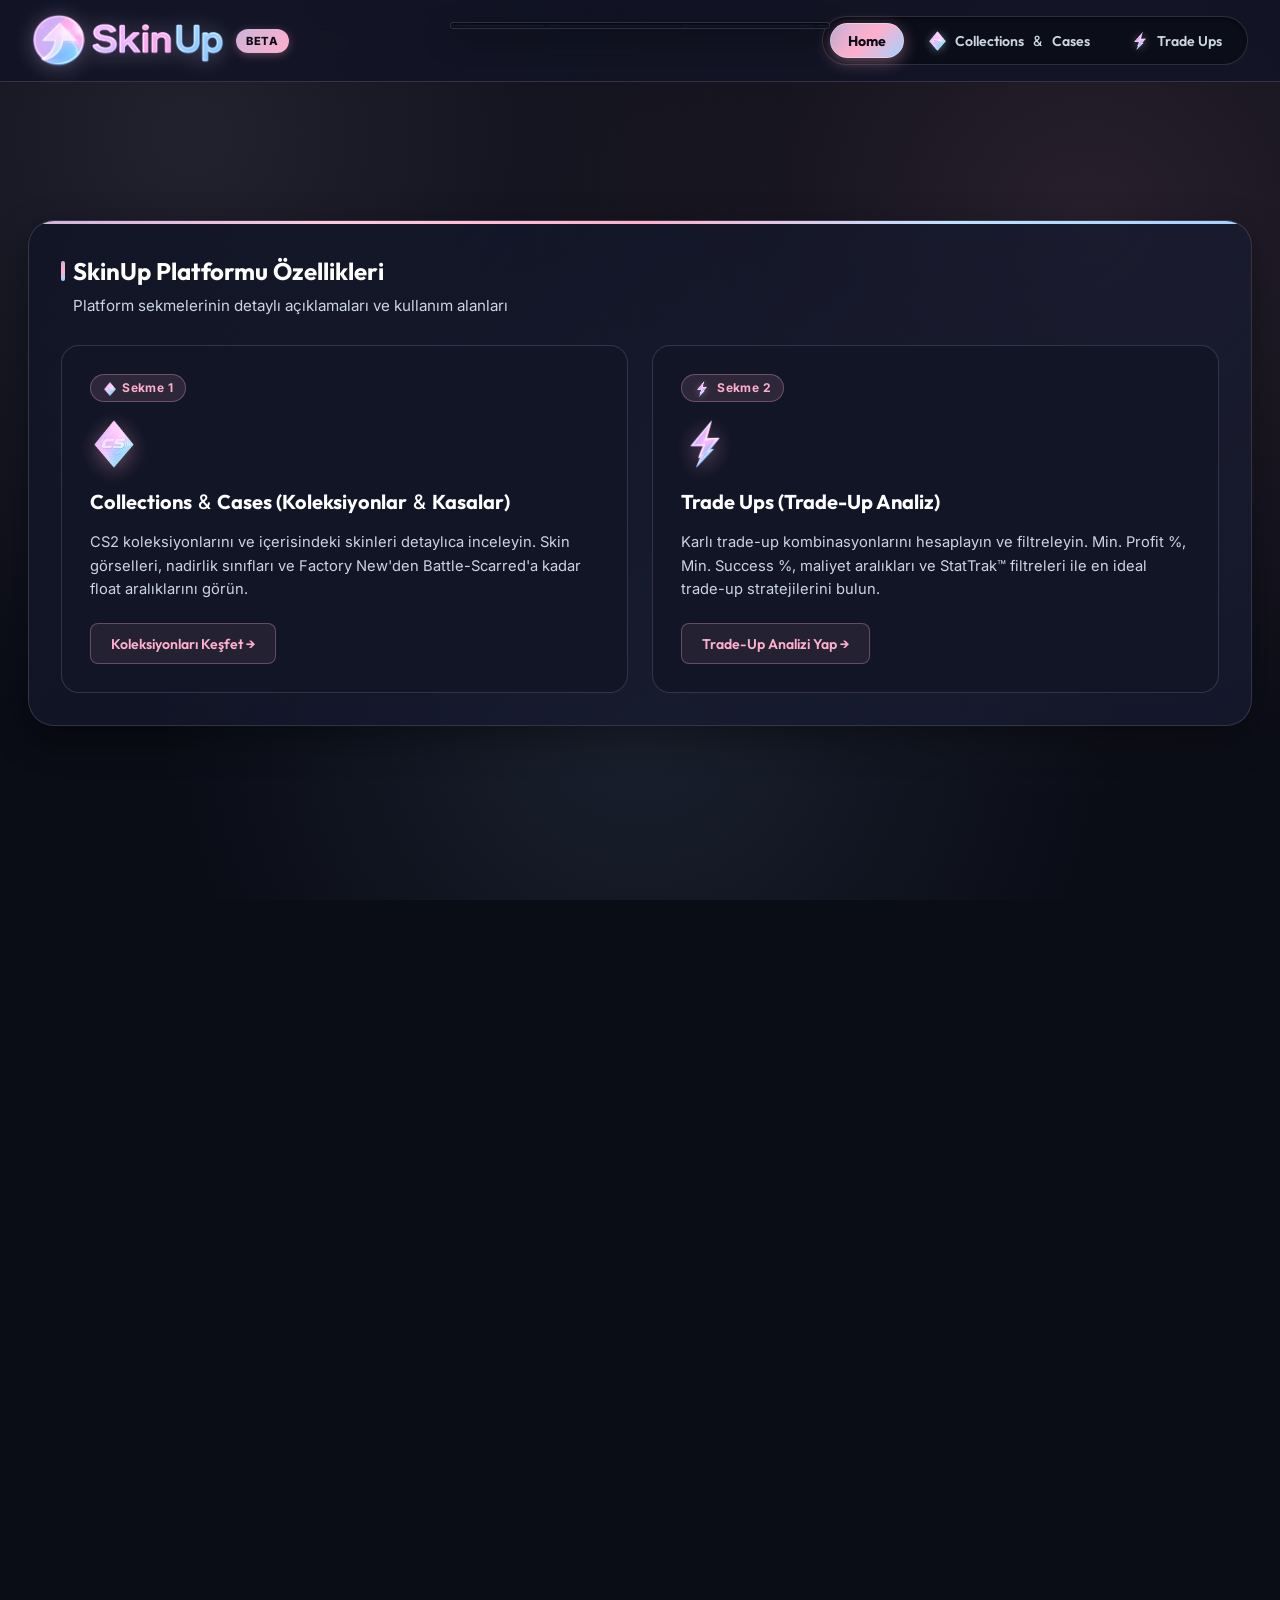
==== index.html @ b27ff932 "feat: SkinUp CS2 Trade-Up Analyzer initial commit with continuous scroll and progress indicator" ====
<!DOCTYPE html>
<html lang="tr">
<head>
    <meta charset="UTF-8">
    <meta name="viewport" content="width=device-width, initial-scale=1.0">
    <title>SkinUp - CS2 Trade-Up Analyzer (Beta)</title>
    <link rel="stylesheet" href="style.css">
    <!-- Lenis Smooth Scroll -->
    <script src="https://unpkg.com/lenis@1.1.18/dist/lenis.min.js"></script>
</head>
<body>
    <header id="main-header">
        <div class="header-brand">
            <a href="#" onclick="switchTab('all'); return false;" class="logo-link">
                <img src="skinup-logo.png" alt="SkinUp Logo" class="brand-logo-img">
                <span class="beta-badge">Beta</span>
            </a>
        </div>

        <!-- Site logosunun sağındaki Sekme Geçiş Butonları -->
        <nav class="header-nav" id="main-nav">
            <button class="nav-tab active" data-tab="all">
                Home
            </button>
            <button class="nav-tab" data-tab="collections">
                <img src="cs-collections-logo.png" alt="CS Logo" class="nav-cs-icon"> Collections <span class="amp">&amp;</span> Cases
            </button>
            <button class="nav-tab" data-tab="tradeups">
                <img src="tradeups-icon.png" alt="Trade Ups Icon" class="nav-tradeups-icon"> Trade Ups
            </button>
        </nav>
    </header>
 
    <!-- Page Scroll Progress Indicator (Top-Center Multi-Segment Color-Coded Bar) -->
    <div id="page-progress-dock" class="page-progress-dock" aria-label="Page Scroll Progress">
        <div class="progress-track" id="progress-track">
            <div class="progress-segment segment-hero" data-section="hero-overview-section" title="Home (Overview)">
                <div class="segment-fill"></div>
            </div>
            <div class="progress-segment segment-collections" data-section="collections-section" title="Collections & Cases">
                <div class="segment-fill"></div>
            </div>
            <div class="progress-segment segment-tradeups" data-section="trade-ups-section" title="Trade Ups">
                <div class="segment-fill"></div>
            </div>
            <div class="progress-segment segment-beta" data-section="beta-notice-section" title="Beta Notice">
                <div class="segment-fill"></div>
            </div>
        </div>
    </div>

    <main id="section-slider" class="section-slider">
        <!-- BÖLME 1: Platform / Sekme Açıklamaları (Hero Overview) -->
        <section id="hero-overview-section" class="page-section section-active">
            <div class="overview-container">
                <div class="hero-header">
                    <h2>SkinUp Platformu Özellikleri</h2>
                    <p>Platform sekmelerinin detaylı açıklamaları ve kullanım alanları</p>
                </div>
                
                <div class="overview-cards">
                    <div class="overview-card" data-tab-target="collections">
                        <div class="card-badge">
                            <img src="cs-collections-logo.png" alt="CS Logo" class="badge-cs-icon"> Sekme 1
                        </div>
                        <div class="card-icon">
                            <img src="cs-collections-logo.png" alt="CS Logo" class="overview-cs-logo">
                        </div>
                        <h3>Collections <span class="amp">&amp;</span> Cases (Koleksiyonlar <span class="amp">&amp;</span> Kasalar)</h3>
                        <p>
                            CS2 koleksiyonlarını ve içerisindeki skinleri detaylıca inceleyin. Skin görselleri, 
                            nadirlik sınıfları ve Factory New'den Battle-Scarred'a kadar float aralıklarını görün.
                        </p>
                        <button class="btn-card-action" data-action-tab="collections">
                            Koleksiyonları Keşfet &rarr;
                        </button>
                    </div>

                    <div class="overview-card" data-tab-target="tradeups">
                        <div class="card-badge"><img src="tradeups-icon.png" alt="Trade Ups Icon" class="badge-tradeups-icon"> Sekme 2</div>
                        <div class="card-icon">
                            <img src="tradeups-icon.png" alt="Trade Ups Icon" class="overview-tradeups-logo">
                        </div>
                        <h3>Trade Ups (Trade-Up Analiz)</h3>
                        <p>
                            Karlı trade-up kombinasyonlarını hesaplayın ve filtreleyin. Min. Profit %, Min. Success %, 
                            maliyet aralıkları ve StatTrak™ filtreleri ile en ideal trade-up stratejilerini bulun.
                        </p>
                        <button class="btn-card-action" data-action-tab="tradeups">
                            Trade-Up Analizi Yap &rarr;
                        </button>
                    </div>
                </div>
            </div>
        </section>

        <!-- BÖLME 2: Koleksiyonlar & Kasalar -->
        <section id="collections-section" class="page-section">
            <h2 class="title-with-cs-icon">
                <img src="cs-collections-logo.png" alt="CS Logo" class="title-cs-icon"> Collections <span class="amp">&amp;</span> Cases
            </h2>

            <!-- Sekme 1 & Sekme 2 İçin Alt Sekmeler: Collections / Cases & Arama Çubuğu -->
            <div class="sub-nav-tabs">
                <!-- Arama Çubuğu (En solda - Sağa doğru genişleyen) -->
                <div class="sub-nav-search" id="subnav-search-container">
                    <button class="search-toggle-btn" id="search-toggle-btn" type="button" title="Koleksiyon veya Kasa Ara">
                        <svg class="search-icon" viewBox="0 0 24 24" width="16" height="16" fill="none" stroke="currentColor" stroke-width="2.2" stroke-linecap="round" stroke-linejoin="round">
                            <circle cx="11" cy="11" r="8"></circle>
                            <line x1="21" y1="21" x2="16.65" y2="16.65"></line>
                        </svg>
                    </button>
                    <input type="text" class="search-input" id="collections-search-input" placeholder="Koleksiyon veya kasa ara..." autocomplete="off">
                </div>

                <button class="sub-tab active" data-subtab="collections">Collections</button>
                <button class="sub-tab" data-subtab="cases">Cases</button>
            </div>

            <!-- Collections İçeriği -->
            <div id="collections-tab-content">
                <div id="collection-list">
                    <!-- Beta: Harlequin Collection Card -->
                    <div class="collection-card" id="harlequin-card">
                        <div class="collection-icon">
                            <img src="https://raw.githubusercontent.com/ByMykel/counter-strike-image-tracker/main/static/panorama/images/econ/set_icons/set_timed_drops_exuberant.svg" alt="Harlequin Collection Icon" onError="this.style.display='none'; this.nextElementSibling.style.display='block';">
                            <span style="display:none;">🎭</span>
                        </div>
                        <div class="collection-info">
                            <h3>Harlequin Collection</h3>
                            <p>19 Skins • Tap to view</p>
                        </div>
                    </div>
                </div>

                <!-- Koleksiyona tıklanınca açılacak skinler -->
                <div id="skins-container" class="hidden">
                    <h3>
                        <span>Skins (The Harlequin Collection)</span>
                    </h3>
                    <div id="skins-list">
                        <!-- JS ile buraya skinler dinamik yüklenecek -->
                    </div>
                </div>
            </div>

            <!-- Cases İçeriği -->
            <div id="cases-tab-content" class="hidden">
                <div id="cases-list">
                    <!-- Dreams & Nightmares Case Card -->
                    <div class="collection-card case-card" id="dreams-card">
                        <div class="collection-icon case-icon">
                            <img src="https://community.akamai.steamstatic.com/economy/image/i0CoZ81Ui0m-9KwlBY1L_18myuGuq1wfhWSaZgMttyVfPaERSR0Wqmu7LAocGJKz2lu_XsnXwtmkJjSU91dh8bj35VTqVBP4io_frnIV7Kb5OaU-JqfHDzXFle0u4LY8Gy_kkRgisGzcm4v4J3vDOAQmDMdyRvlK7EcmeCU3yw" alt="Dreams & Nightmares Case" onError="this.style.display='none'; this.nextElementSibling.style.display='block';">
                            <span style="display:none;">📦</span>
                        </div>
                        <div class="collection-info">
                            <h3>Dreams <span class="amp">&amp;</span> Nightmares Case</h3>
                            <p>17 Skins + Rare Special Item • Tap to view</p>
                        </div>
                    </div>
                </div>

                <!-- Kasaya tıklanınca açılacak skinler -->
                <div id="case-skins-container" class="hidden">
                    <h3>
                        <span>Skins (Dreams <span class="amp">&amp;</span> Nightmares Case)</span>
                    </h3>
                    <div id="case-skins-list">
                        <!-- JS ile buraya kasadaki skinler dinamik yüklenecek -->
                    </div>
                </div>
            </div>
        </section>

        <!-- BÖLME 3: Trade Ups (Filtreleme Alanı) -->
        <section id="trade-ups-section" class="page-section">
            <h2>Trade Ups</h2>
            <div class="filter-container">
                <div class="filter-row">
                    <div class="filter-group">
                        <label for="filter-cost">Cost</label>
                        <select id="filter-cost">
                            <option>All Costs</option>
                            <option>Under $5</option>
                            <option>Under $20</option>
                            <option>Under $50</option>
                            <option>Over $50</option>
                        </select>
                    </div>
                    <div class="filter-group">
                        <label for="filter-collection">Collection</label>
                        <select id="filter-collection">
                            <option>All Collections</option>
                            <option selected>The Harlequin Collection</option>
                        </select>
                    </div>
                    <div class="filter-group">
                        <label for="filter-rarity">Rarity</label>
                        <select id="filter-rarity">
                            <option>All Rarities</option>
                            <option>Consumer Grade</option>
                            <option>Industrial Grade</option>
                            <option>Mil-Spec Grade</option>
                            <option>Restricted</option>
                            <option>Classified</option>
                            <option>Covert</option>
                        </select>
                    </div>
                    <div class="filter-group">
                        <label for="filter-min-profit">Min. Profit %</label>
                        <input type="number" id="filter-min-profit" placeholder="e.g. 120">
                    </div>
                    <div class="filter-group">
                        <label for="filter-min-success">Min. Success %</label>
                        <input type="number" id="filter-min-success" placeholder="e.g. 60">
                    </div>
                    <div class="filter-group">
                        <label for="filter-stattrak">StatTrak™</label>
                        <select id="filter-stattrak">
                            <option>All</option>
                            <option>Yes</option>
                            <option>No</option>
                        </select>
                    </div>
                </div>

                <div class="filter-row full-width">
                    <div class="filter-group">
                        <label for="sort-by">Sort By</label>
                        <select id="sort-by">
                            <option>Newest First</option>
                            <option>Highest Profit %</option>
                            <option>Lowest Profit %</option>
                            <option>Highest Input Cost</option>
                            <option>Lowest Input Cost</option>
                            <option>Highest Expected Value</option>
                            <option>Lowest Expected Value</option>
                            <option>Lowest Risk (High Success Rate)</option>
                            <option>Highest Risk (Low Success Rate)</option>
                        </select>
                    </div>
                </div>

                <div class="filter-actions">
                    <button class="btn-primary" id="btn-filter">Filter</button>
                    <button class="btn-secondary" id="btn-reset">Reset</button>
                </div>
            </div>

            <!-- Sonuçlar Alanı -->
            <div id="trade-up-results"></div>
        </section>

        <!-- BÖLME 4: Beta Duyuru / Alt Bildirim Alanı -->
        <section id="beta-notice-section" class="page-section" style="display: flex; flex-direction: column; align-items: center; justify-content: center; width: 100%;">
            <div class="beta-notice" style="display: flex; flex-direction: column; align-items: center; justify-content: center; text-align: center; width: 100%; max-width: 850px; margin: 0 auto;">
                <div class="beta-notice-icon" style="display: flex; align-items: center; justify-content: center; width: 100%; margin-bottom: 1rem;">
                    <img src="skinup-icon.png" alt="SkinUp Icon" class="notice-skinup-icon">
                </div>
                <p class="beta-notice-text" style="text-align: center; width: 100%; margin: 0 auto; display: block;"><em style="text-align: center; display: inline-block;">Beta aşaması: Karlı trade-up algoritması ve fiyatlar henüz sisteme entegre edilmemiştir.</em></p>
            </div>
        </section>
    </main>

    <!-- Bilgi Balonu (Modal Popup) -->
    <div id="skin-modal" class="modal hidden">
        <div class="modal-content">
            <span class="close-btn" id="close-modal">&times;</span>
            
            <div class="modal-header-img" id="modal-image-container">
                <!-- Skin image dynamically placed here -->
            </div>

            <h2 id="modal-skin-name">Skin Adı</h2>

            <div class="modal-details">
                <p><strong>Weapon:</strong> <span id="modal-weapon">AWP</span></p>
                <p id="modal-phase-row" class="hidden"><strong>Phase / Variant:</strong> <span id="modal-phase" class="phase-badge">Phase 1</span></p>
                <p><strong>Rarity:</strong> <span id="modal-rarity">Restricted</span></p>
                <p><strong>Float Aralığı:</strong> <span id="modal-float">0.00 – 0.70</span></p>
            </div>

            <!-- Wear Tabs Container (Normal / StatTrak) inspired by Reference 2 -->
            <div class="wear-tabs-container">
                <button class="wear-tab active" id="tab-normal" data-wear-mode="normal">Normal</button>
                <button class="wear-tab" id="tab-stattrak" data-wear-mode="stattrak">StatTrak™</button>
            </div>

            <!-- Wear Conditions matching Reference 2 -->
            <div class="wear-conditions" id="modal-wear-conditions">
                <!-- Dynamically populated from script.js -->
            </div>
        </div>
    </div>

    <script src="script.js"></script>
</body>
</html>
---- style.css ----
/* ==========================================================================
   SkinUp CS2 Trade-Up Analyzer - Referans 2 Pastel Color Palette Design System
   ========================================================================== */

@import url('https://fonts.googleapis.com/css2?family=Inter:wght@300;400;500;600;700;800&family=Outfit:wght@400;500;600;700;800;900&display=swap');

:root {
    /* Referans 2 Pastel Color Palette */
    --pastel-purple: #cdb4db;
    --pastel-pink-light: #ffc8dd;
    --pastel-pink: #ffafcc;
    --pastel-blue-light: #bde0fe;
    --pastel-blue: #a2d2ff;

    /* Theme Tokens */
    --bg-dark: #0a0c16;
    --bg-card: #121526;
    --bg-card-hover: #191e36;
    --bg-card-active: #222949;
    --bg-glass: rgba(18, 21, 38, 0.8);

    --border-color: rgba(205, 180, 219, 0.18);
    --border-color-hover: rgba(255, 175, 204, 0.45);

    --accent-purple: #cdb4db;
    --accent-pink: #ffafcc;
    --accent-blue: #a2d2ff;
    --accent-cyan: #bde0fe;
    --accent-glow: rgba(255, 175, 204, 0.25);

    --text-main: #f8fafc;
    --text-muted: #cbd5e1;
    --text-dim: #94a3b8;

    /* CS2 Rarity Colors - Aligned with pastel palette */
    --rarity-consumer: #b0c3d9;
    --rarity-industrial: #bde0fe;
    --rarity-milspec: #a2d2ff;
    --rarity-restricted: #cdb4db;
    --rarity-classified: #ffc8dd;
    --rarity-covert: #ffafcc;
    --rarity-gold: #ffd700;

    /* Wear Condition Colors */
    --badge-fn-bg: rgba(162, 210, 255, 0.15);
    --badge-fn-text: #a2d2ff;
    --badge-fn-border: rgba(162, 210, 255, 0.35);

    --badge-mw-bg: rgba(189, 224, 254, 0.15);
    --badge-mw-text: #bde0fe;
    --badge-mw-border: rgba(189, 224, 254, 0.35);

    --badge-ft-bg: rgba(205, 180, 219, 0.15);
    --badge-ft-text: #cdb4db;
    --badge-ft-border: rgba(205, 180, 219, 0.35);

    --badge-ww-bg: rgba(255, 200, 221, 0.15);
    --badge-ww-text: #ffc8dd;
    --badge-ww-border: rgba(255, 200, 221, 0.35);

    --badge-bs-bg: rgba(255, 175, 204, 0.15);
    --badge-bs-text: #ffafcc;
    --badge-bs-border: rgba(255, 175, 204, 0.35);

    /* Fonts & Radii */
    --font-heading: 'Outfit', sans-serif;
    --font-body: 'Inter', sans-serif;
    --radius-sm: 8px;
    --radius-md: 12px;
    --radius-lg: 18px;
    --radius-xl: 26px;
    --transition: all 0.25s cubic-bezier(0.4, 0, 0.2, 1);
}

/* Reset & Global */
* {
    margin: 0;
    padding: 0;
    box-sizing: border-box;
}

html {
    scroll-behavior: auto; /* Lenis handles smooth scrolling */
}

body {
    font-family: var(--font-body);
    background-color: var(--bg-dark);
    color: var(--text-main);
    min-height: 100vh;
    overflow-x: hidden;
    overflow-y: auto;
    background-image:
        radial-gradient(circle at 15% 15%, rgba(205, 180, 219, 0.12) 0%, transparent 45%),
        radial-gradient(circle at 85% 25%, rgba(255, 175, 204, 0.12) 0%, transparent 45%),
        radial-gradient(circle at 50% 80%, rgba(162, 210, 255, 0.1) 0%, transparent 50%);
    background-attachment: fixed;
    line-height: 1.5;
    -webkit-font-smoothing: antialiased;
}

/* Custom Ampersand Styling */
.amp {
    font-family: 'Inter', system-ui, -apple-system, BlinkMacSystemFont, "Segoe UI", Roboto, sans-serif;
    font-weight: 500;
    font-style: normal;
    display: inline-block;
    padding: 0 0.1em;
}

/* Continuous Section Layout Container */
main.section-slider {
    position: relative;
    width: 100%;
    max-width: 1400px;
    margin: 0 auto;
    padding: 105px 1.25rem 10vh 1.25rem;
    display: flex;
    flex-direction: column;
    gap: 0;
}

/* Page Section Scene Items (Continuous Scroll-Driven) */
.page-section {
    position: relative;
    width: 100%;
    min-height: calc(100vh - 110px);
    margin: 0 auto 35vh auto;
    padding: 2rem 0.5rem;
    box-sizing: border-box;
    display: flex;
    flex-direction: column;
    justify-content: flex-start;
    align-items: stretch;
    opacity: 1;
    visibility: visible;
    transform: translateY(0);
    will-change: transform, opacity, filter;
    transition: transform 0.12s ease-out, opacity 0.12s ease-out, filter 0.12s ease-out;
}

#hero-overview-section {
    min-height: calc(100vh - 110px);
    display: flex;
    flex-direction: column;
    justify-content: center;
    margin-bottom: 35vh;
    padding: 2vh 0.5rem 8vh 0.5rem;
}

#collections-section,
#trade-ups-section {
    min-height: calc(100vh - 110px);
    margin-bottom: 35vh;
    padding: 2rem 0.5rem;
}

.page-section:last-of-type {
    min-height: auto;
    margin-bottom: 6vh;
    padding-bottom: 3rem;
}

/* Section Containers stretch properly */
.page-section > * {
    width: 100%;
}

/* Header & Floating Compact Nav */
header#main-header {
    background: rgba(18, 21, 38, 0.85);
    backdrop-filter: blur(16px);
    -webkit-backdrop-filter: blur(16px);
    border-bottom: 1px solid var(--border-color);
    padding: 0.85rem 2rem;
    position: fixed;
    top: 0;
    left: 0;
    right: 0;
    z-index: 100;
    display: flex;
    align-items: center;
    justify-content: space-between;
    gap: 1.5rem;
    pointer-events: auto;
    transition: background 0.35s cubic-bezier(0.16, 1, 0.3, 1),
                border-bottom-color 0.35s cubic-bezier(0.16, 1, 0.3, 1),
                backdrop-filter 0.35s cubic-bezier(0.16, 1, 0.3, 1),
                padding 0.35s cubic-bezier(0.16, 1, 0.3, 1);
}

/* Scrolled Floating State */
header#main-header.header-scrolled {
    background: transparent;
    border-bottom-color: transparent;
    backdrop-filter: none;
    -webkit-backdrop-filter: none;
    pointer-events: none;
    padding: 0.85rem 2rem;
}

.header-brand {
    display: flex;
    align-items: center;
    transition: transform 0.35s cubic-bezier(0.16, 1, 0.3, 1),
                opacity 0.35s cubic-bezier(0.16, 1, 0.3, 1);
    pointer-events: auto;
    will-change: transform, opacity;
}

header#main-header.header-scrolled .header-brand {
    transform: translateY(-28px);
    opacity: 0;
    pointer-events: none;
}

.logo-link {
    display: flex;
    align-items: center;
    gap: 0.75rem;
    text-decoration: none;
}

.brand-logo-img {
    height: 54px;
    width: auto;
    object-fit: contain;
    filter: drop-shadow(0 2px 10px rgba(205, 180, 219, 0.35));
    transition: var(--transition);
}

.brand-logo-img:hover {
    transform: scale(1.03);
}

header .beta-badge {
    background: linear-gradient(135deg, var(--pastel-purple), var(--pastel-pink));
    color: #0a0c16;
    font-size: 0.7rem;
    font-weight: 800;
    padding: 0.2rem 0.65rem;
    border-radius: 20px;
    letter-spacing: 0.05em;
    text-transform: uppercase;
    box-shadow: 0 2px 8px rgba(255, 175, 204, 0.3);
}

/* Header Navigation Bar (Transforms to Floating Compact Pill) */
.header-nav {
    display: flex;
    align-items: center;
    gap: 0.35rem;
    background: rgba(10, 12, 22, 0.75);
    padding: 0.35rem 0.45rem;
    border-radius: 9999px;
    border: 1px solid var(--border-color);
    box-shadow: inset 0 2px 4px rgba(0, 0, 0, 0.4);
    transition: background 0.35s cubic-bezier(0.16, 1, 0.3, 1),
                border-color 0.35s cubic-bezier(0.16, 1, 0.3, 1),
                box-shadow 0.35s cubic-bezier(0.16, 1, 0.3, 1),
                transform 0.35s cubic-bezier(0.16, 1, 0.3, 1),
                backdrop-filter 0.35s cubic-bezier(0.16, 1, 0.3, 1);
    pointer-events: auto;
    margin-left: auto;
}

header#main-header.header-scrolled .header-nav {
    background: rgba(14, 17, 30, 0.88);
    backdrop-filter: blur(20px);
    -webkit-backdrop-filter: blur(20px);
    border-color: rgba(255, 175, 204, 0.35);
    box-shadow: 0 10px 30px rgba(0, 0, 0, 0.6), 0 0 22px rgba(255, 175, 204, 0.2);
    pointer-events: auto;
    transform: translateY(0);
}

.nav-tab {
    background: transparent;
    border: 1px solid transparent;
    color: var(--text-muted);
    font-family: var(--font-heading);
    font-size: 0.88rem;
    font-weight: 600;
    padding: 0.45rem 1.05rem;
    border-radius: 9999px;
    cursor: pointer;
    transition: var(--transition);
    display: flex;
    align-items: center;
    gap: 0.5rem;
    user-select: none;
    white-space: nowrap;
}

.nav-tab .nav-icon {
    font-size: 1rem;
}

.nav-tab:hover {
    color: var(--text-main);
    background: rgba(255, 255, 255, 0.08);
    border-color: rgba(255, 255, 255, 0.08);
}

.nav-tab.active {
    background: linear-gradient(135deg, var(--pastel-purple), var(--pastel-pink), var(--pastel-blue));
    color: #0a0c16;
    font-weight: 700;
    border-color: rgba(255, 255, 255, 0.3);
    box-shadow: 0 4px 16px rgba(255, 175, 204, 0.4);
}

/* Page Scroll Progress Indicator (Top-Center Floating Multi-Segment Bar) */
.page-progress-dock {
    position: fixed;
    top: 22px;
    left: 50%;
    transform: translateX(-50%);
    z-index: 120;
    pointer-events: auto;
    display: flex;
    align-items: center;
    justify-content: center;
    transition: transform 0.3s cubic-bezier(0.16, 1, 0.3, 1),
                opacity 0.3s ease;
}

.progress-track {
    display: flex;
    align-items: center;
    gap: 3px;
    width: min(380px, 42vw);
    height: 7px;
    background: rgba(14, 17, 30, 0.85);
    backdrop-filter: blur(20px);
    -webkit-backdrop-filter: blur(20px);
    border: 1px solid var(--border-color);
    border-radius: 9999px;
    padding: 2px;
    box-shadow: 0 8px 24px rgba(0, 0, 0, 0.6), inset 0 1px 2px rgba(0, 0, 0, 0.5);
    overflow: hidden;
    transition: width 0.3s ease, height 0.2s ease, border-color 0.3s ease, box-shadow 0.3s ease;
}

.progress-track:hover {
    height: 9px;
    border-color: var(--border-color-hover);
    box-shadow: 0 10px 28px rgba(0, 0, 0, 0.7), 0 0 16px rgba(255, 175, 204, 0.25);
}

.progress-segment {
    position: relative;
    height: 100%;
    background: rgba(255, 255, 255, 0.04);
    border-radius: 4px;
    overflow: hidden;
    cursor: pointer;
    flex-grow: 1;
    transition: background 0.2s ease;
}

.progress-segment:hover {
    background: rgba(255, 255, 255, 0.12);
}

.segment-fill {
    height: 100%;
    width: 0%;
    border-radius: 4px;
    transition: width 0.08s linear;
}

/* Part 1: Hero (Pastel Purple / Violet) */
.progress-segment.segment-hero .segment-fill {
    background: linear-gradient(90deg, #b091c7, #cdb4db);
    box-shadow: 0 0 8px rgba(205, 180, 219, 0.85);
}

/* Part 2: Collections & Cases (Pastel Pink / Rose) */
.progress-segment.segment-collections .segment-fill {
    background: linear-gradient(90deg, #ff94b8, #ffafcc);
    box-shadow: 0 0 8px rgba(255, 175, 204, 0.85);
}

/* Part 3: Trade Ups (Pastel Blue / Cyan) */
.progress-segment.segment-tradeups .segment-fill {
    background: linear-gradient(90deg, #74b9ff, #a2d2ff);
    box-shadow: 0 0 8px rgba(162, 210, 255, 0.85);
}

/* Part 4: Beta Notice (Pastel Gold / Amber) */
.progress-segment.segment-beta .segment-fill {
    background: linear-gradient(90deg, #f59e0b, #ffd700);
    box-shadow: 0 0 8px rgba(255, 215, 0, 0.85);
}

/* Main Container */
main {
    max-width: 1400px;
    margin: 0 auto;
}

/* Section 0: Hero Overview Container (Sekme Açıklamaları) */
.overview-container {
    background: linear-gradient(135deg, rgba(18, 21, 38, 0.9) 0%, rgba(25, 30, 54, 0.6) 100%);
    border: 1px solid var(--border-color);
    border-radius: var(--radius-xl);
    padding: 2rem;
    box-shadow: 0 12px 36px rgba(0, 0, 0, 0.35);
    position: relative;
    overflow: hidden;
}

.overview-container::before {
    content: '';
    position: absolute;
    top: 0;
    left: 0;
    right: 0;
    height: 3.5px;
    background: linear-gradient(90deg, var(--pastel-purple), var(--pastel-pink-light), var(--pastel-pink), var(--pastel-blue-light), var(--pastel-blue));
}

.hero-header {
    margin-bottom: 1.75rem;
}

.hero-header h2 {
    font-family: var(--font-heading);
    font-size: 1.5rem;
    font-weight: 700;
    color: #fff;
    margin-bottom: 0.35rem;
    display: flex;
    align-items: center;
    gap: 0.5rem;
}

.hero-header h2::before {
    content: '';
    display: inline-block;
    width: 4px;
    height: 1.3rem;
    background: linear-gradient(180deg, var(--pastel-purple), var(--pastel-pink), var(--pastel-blue));
    border-radius: 4px;
}

.hero-header p {
    color: var(--text-muted);
    font-size: 0.95rem;
    margin-left: 0.75rem;
}

.overview-cards {
    display: grid;
    grid-template-columns: repeat(auto-fit, minmax(300px, 1fr));
    gap: 1.5rem;
}

.overview-card {
    background: var(--bg-card);
    border: 1px solid var(--border-color);
    border-radius: var(--radius-lg);
    padding: 1.75rem;
    display: flex;
    flex-direction: column;
    gap: 0.85rem;
    transition: var(--transition);
    position: relative;
}

.overview-card:hover {
    border-color: var(--border-color-hover);
    transform: translateY(-4px);
    box-shadow: 0 16px 32px rgba(0, 0, 0, 0.4);
    background: var(--bg-card-hover);
}

.nav-cs-icon {
    width: 20px;
    height: 20px;
    object-fit: contain;
    vertical-align: middle;
    filter: drop-shadow(0 1px 4px rgba(189, 224, 254, 0.4));
    transition: transform 0.2s ease;
}

.nav-tab:hover .nav-cs-icon {
    transform: scale(1.12);
}

.nav-tradeups-icon {
    width: 18px;
    height: 18px;
    object-fit: contain;
    vertical-align: middle;
    filter: drop-shadow(0 1px 4px rgba(255, 175, 204, 0.4));
    transition: transform 0.2s ease;
}

.nav-tab:hover .nav-tradeups-icon {
    transform: scale(1.12);
}

.title-cs-icon {
    width: 28px;
    height: 28px;
    object-fit: contain;
    vertical-align: middle;
    filter: drop-shadow(0 2px 6px rgba(189, 224, 254, 0.4));
}

.badge-cs-icon {
    width: 14px;
    height: 14px;
    object-fit: contain;
    vertical-align: middle;
    margin-right: 2px;
}

.badge-tradeups-icon {
    width: 16px;
    height: 16px;
    object-fit: contain;
    vertical-align: middle;
    margin-right: 4px;
    filter: drop-shadow(0 1px 3px rgba(255, 175, 204, 0.4));
}

.title-with-cs-icon {
    display: flex;
    align-items: center;
    gap: 0.6rem;
}

/* Gold Knife Rarity Card Styles */
.gold-rarity-section {
    grid-column: 1 / -1;
    display: flex;
    flex-direction: column;
    gap: 1rem;
}

.gold-special-card {
    background: linear-gradient(135deg, rgba(255, 215, 0, 0.12) 0%, rgba(205, 180, 219, 0.1) 100%);
    border: 1px solid rgba(255, 215, 0, 0.4);
    box-shadow: 0 8px 24px rgba(255, 215, 0, 0.15);
    cursor: pointer;
    transition: var(--transition);
}

.gold-special-card:hover {
    border-color: #ffd700;
    transform: translateY(-3px);
    box-shadow: 0 12px 30px rgba(255, 215, 0, 0.35);
    background: linear-gradient(135deg, rgba(255, 215, 0, 0.2) 0%, rgba(255, 175, 204, 0.15) 100%);
}

.gold-special-card.expanded {
    border-color: #ffd700;
    box-shadow: 0 0 30px rgba(255, 215, 0, 0.45);
}

.gold-bar {
    background: linear-gradient(90deg, #ffd700, #ffae00, #ffd700) !important;
}

.gold-star-emblem {
    font-size: 3.5rem;
    color: #ffd700;
    filter: drop-shadow(0 4px 12px rgba(255, 215, 0, 0.6));
    animation: pulseGold 2s infinite ease-in-out;
}

@keyframes pulseGold {

    0%,
    100% {
        transform: scale(1);
        filter: drop-shadow(0 4px 12px rgba(255, 215, 0, 0.6));
    }

    50% {
        transform: scale(1.08);
        filter: drop-shadow(0 6px 18px rgba(255, 215, 0, 0.9));
    }
}

.gold-rarity-tag {
    color: #ffd700 !important;
    background: rgba(255, 215, 0, 0.18) !important;
    border: 1px solid rgba(255, 215, 0, 0.5) !important;
    font-weight: 700;
    display: inline-flex;
    align-items: center;
    gap: 0.5rem;
}

.expand-arrow {
    font-size: 0.75rem;
    padding: 0.2rem 0.6rem;
    background: rgba(255, 215, 0, 0.25);
    border-radius: var(--radius-sm);
    margin-left: 0.4rem;
    transition: var(--transition);
    letter-spacing: 0.02em;
}

.gold-special-card:hover .expand-arrow {
    background: rgba(255, 215, 0, 0.45);
    box-shadow: 0 0 8px rgba(255, 215, 0, 0.4);
}

.knives-subgrid {
    display: grid;
    grid-template-columns: repeat(auto-fill, minmax(200px, 1fr));
    gap: 1.25rem;
    padding: 1.25rem;
    background: rgba(255, 215, 0, 0.04);
    border: 1px dashed rgba(255, 215, 0, 0.3);
    border-radius: var(--radius-lg);
    animation: fadeIn 0.3s ease-in-out;
}

.card-badge {
    align-self: flex-start;
    font-size: 0.75rem;
    font-weight: 700;
    color: var(--pastel-pink);
    background: rgba(255, 175, 204, 0.12);
    border: 1px solid rgba(255, 175, 204, 0.3);
    padding: 0.25rem 0.75rem;
    border-radius: 20px;
    letter-spacing: 0.03em;
}

.card-icon {
    font-size: 2.5rem;
    margin-top: 0.25rem;
    line-height: 1;
}

.overview-cs-logo,
.overview-tradeups-logo {
    width: 48px;
    height: 48px;
    object-fit: contain;
    filter: drop-shadow(0 4px 10px rgba(255, 175, 204, 0.4));
    transition: transform 0.3s ease;
}

.overview-card:hover .overview-cs-logo,
.overview-card:hover .overview-tradeups-logo {
    transform: scale(1.08);
}

.notice-skinup-icon {
    width: 48px;
    height: 48px;
    object-fit: contain;
    filter: drop-shadow(0 4px 12px rgba(205, 180, 219, 0.45));
    animation: floatIcon 3s ease-in-out infinite alternate;
}

@keyframes floatIcon {
    from {
        transform: translateY(0);
    }
    to {
        transform: translateY(-4px);
    }
}

.overview-card h3 {
    font-family: var(--font-heading);
    font-size: 1.25rem;
    font-weight: 700;
    color: #ffffff;
}

.overview-card p {
    font-size: 0.92rem;
    color: var(--text-muted);
    line-height: 1.6;
    flex-grow: 1;
}

.btn-card-action {
    background: rgba(255, 175, 204, 0.08);
    border: 1px solid rgba(255, 175, 204, 0.3);
    color: var(--pastel-pink);
    font-family: var(--font-heading);
    font-size: 0.88rem;
    font-weight: 600;
    padding: 0.65rem 1.25rem;
    border-radius: var(--radius-sm);
    cursor: pointer;
    transition: var(--transition);
    align-self: flex-start;
    margin-top: 0.5rem;
    display: inline-flex;
    align-items: center;
    gap: 0.4rem;
}

.btn-card-action:hover {
    background: linear-gradient(135deg, var(--pastel-purple), var(--pastel-pink));
    color: #0a0c16;
    border-color: transparent;
    transform: translateX(4px);
    box-shadow: 0 4px 14px rgba(255, 175, 204, 0.4);
}

section h2 {
    font-family: var(--font-heading);
    font-size: 1.35rem;
    font-weight: 600;
    color: #fff;
    margin-bottom: 1.25rem;
    display: flex;
    align-items: center;
    gap: 0.5rem;
}

section h2::before {
    content: '';
    display: inline-block;
    width: 4px;
    height: 1.2rem;
    background: linear-gradient(180deg, var(--pastel-purple), var(--pastel-pink), var(--pastel-blue));
    border-radius: 4px;
}

hr {
    border: none;
    height: 1px;
    background: linear-gradient(90deg, transparent, var(--border-color), transparent);
    margin: 1rem 0;
}

/* Sub Navigation Tabs (Collections / Cases) */
.sub-nav-tabs {
    display: inline-flex;
    align-items: center;
    background: rgba(10, 12, 22, 0.7);
    border: 1px solid var(--border-color);
    border-radius: var(--radius-md);
    padding: 3px;
    gap: 6px;
    margin-bottom: 1.5rem;
    align-self: flex-start;
}

/* Sub-nav Search Box (Collapsible / Expandable to the right) */
.sub-nav-search {
    display: flex;
    align-items: center;
    background: rgba(255, 255, 255, 0.04);
    border: 1px solid transparent;
    border-radius: var(--radius-sm);
    padding: 2px;
    width: 34px;
    height: 34px;
    overflow: hidden;
    transition: width 0.35s cubic-bezier(0.16, 1, 0.3, 1),
                background 0.3s ease,
                border-color 0.3s ease,
                box-shadow 0.3s ease;
    position: relative;
    box-sizing: border-box;
}

.sub-nav-search:hover {
    background: rgba(255, 255, 255, 0.08);
    border-color: rgba(255, 255, 255, 0.1);
}

.sub-nav-search.expanded {
    width: 240px;
    background: rgba(9, 11, 20, 0.95);
    border-color: var(--pastel-pink);
    box-shadow: 0 0 14px rgba(255, 175, 204, 0.3);
}

.search-toggle-btn {
    background: transparent;
    border: none;
    color: var(--text-muted);
    width: 28px;
    height: 28px;
    display: flex;
    align-items: center;
    justify-content: center;
    cursor: pointer;
    flex-shrink: 0;
    transition: var(--transition);
    border-radius: var(--radius-sm);
}

.search-toggle-btn:hover,
.sub-nav-search.expanded .search-toggle-btn {
    color: var(--pastel-pink);
}

.sub-nav-search .search-input {
    background: transparent;
    border: none;
    outline: none;
    color: #ffffff;
    font-family: var(--font-body);
    font-size: 0.85rem;
    padding: 0 0.4rem;
    width: 0;
    opacity: 0;
    transition: opacity 0.25s ease, width 0.35s cubic-bezier(0.16, 1, 0.3, 1);
    white-space: nowrap;
}

.sub-nav-search.expanded .search-input {
    width: 100%;
    opacity: 1;
}

.sub-tab {
    background: transparent;
    border: 1px solid transparent;
    color: var(--text-muted);
    font-family: var(--font-heading);
    font-size: 0.88rem;
    font-weight: 600;
    padding: 0.45rem 1.15rem;
    border-radius: var(--radius-sm);
    cursor: pointer;
    transition: var(--transition);
}

.sub-tab:hover {
    color: #ffffff;
    background: rgba(255, 255, 255, 0.05);
}

.sub-tab.active {
    background: linear-gradient(135deg, var(--pastel-purple), var(--pastel-pink));
    color: #0a0c16;
    font-weight: 700;
    border-color: transparent;
    box-shadow: 0 2px 10px rgba(255, 175, 204, 0.35);
}

/* Empty Search Result Message */
.empty-search-notice {
    grid-column: 1 / -1;
    text-align: center;
    padding: 2.5rem 1rem;
    background: rgba(18, 21, 38, 0.4);
    border: 1px dashed var(--border-color);
    border-radius: var(--radius-lg);
    color: var(--text-muted);
    font-size: 0.95rem;
    display: flex;
    flex-direction: column;
    align-items: center;
    gap: 0.5rem;
}

.empty-search-notice .search-icon-dim {
    font-size: 2rem;
    opacity: 0.5;
}

/* Section 1: Collections & Cases */
#collection-list,
#cases-list {
    display: grid;
    grid-template-columns: repeat(auto-fill, minmax(280px, 1fr));
    gap: 1.25rem;
}

.collection-card {
    background: var(--bg-card);
    border: 1px solid var(--border-color);
    border-radius: var(--radius-lg);
    padding: 1.25rem;
    display: flex;
    align-items: center;
    gap: 1rem;
    cursor: pointer;
    transition: var(--transition);
    position: relative;
    overflow: hidden;
}

.collection-card::after {
    content: '';
    position: absolute;
    top: 0;
    left: 0;
    right: 0;
    height: 3px;
    background: linear-gradient(90deg, var(--pastel-purple), var(--pastel-pink), var(--pastel-blue));
    opacity: 0;
    transition: var(--transition);
}

.collection-card:hover {
    background: var(--bg-card-hover);
    border-color: var(--border-color-hover);
    transform: translateY(-2px);
    box-shadow: 0 12px 28px -5px rgba(255, 175, 204, 0.2);
}

.collection-card:hover::after,
.collection-card.active::after {
    opacity: 1;
}

.collection-card.active {
    border-color: var(--pastel-pink);
    background: var(--bg-card-active);
    box-shadow: 0 0 24px rgba(255, 175, 204, 0.25);
}

.collection-icon {
    width: 52px;
    height: 52px;
    background: rgba(255, 255, 255, 0.04);
    border-radius: var(--radius-md);
    display: flex;
    align-items: center;
    justify-content: center;
    font-size: 1.75rem;
    flex-shrink: 0;
    border: 1px solid rgba(255, 255, 255, 0.08);
}

.collection-icon img {
    width: 40px;
    height: 40px;
    object-fit: contain;
}

.collection-info h3 {
    font-family: var(--font-heading);
    font-size: 1.1rem;
    font-weight: 600;
    color: #ffffff;
}

.collection-info p {
    font-size: 0.85rem;
    color: var(--text-muted);
}

/* Skins Container (Smooth Expandable Accordion) */
#skins-container,
#case-skins-container {
    margin-top: 0;
    max-height: 0;
    opacity: 0;
    overflow: hidden;
    background: rgba(18, 21, 38, 0.55);
    border: 1px solid var(--border-color);
    border-radius: var(--radius-xl);
    padding: 0 1.5rem;
    transform: translateY(-8px);
    transition: max-height 0.45s cubic-bezier(0.16, 1, 0.3, 1),
                opacity 0.35s ease,
                transform 0.35s cubic-bezier(0.16, 1, 0.3, 1),
                padding 0.35s ease,
                margin-top 0.35s ease;
}

#skins-container.expanded,
#case-skins-container.expanded {
    max-height: 6000px;
    opacity: 1;
    transform: translateY(0);
    margin-top: 1.75rem;
    padding: 1.5rem;
    box-shadow: 0 16px 36px rgba(0, 0, 0, 0.35);
}

#skins-container h3,
#case-skins-container h3 {
    font-family: var(--font-heading);
    font-size: 1.15rem;
    font-weight: 600;
    margin-bottom: 1.25rem;
    color: var(--text-muted);
    display: flex;
    align-items: center;
    justify-content: space-between;
}

#skins-list,
#case-skins-list {
    display: grid;
    grid-template-columns: repeat(auto-fill, minmax(200px, 1fr));
    gap: 1.25rem;
}

/* Skin Card */
.skin-card {
    background: var(--bg-card);
    border: 1px solid var(--border-color);
    border-radius: var(--radius-md);
    padding: 1rem;
    display: flex;
    flex-direction: column;
    align-items: center;
    cursor: pointer;
    position: relative;
    overflow: hidden;
    opacity: 1;
    filter: none;
    transition: var(--transition);
}

.skin-card:hover {
    transform: translateY(-4px) scale(1.02);
    border-color: var(--border-color-hover);
    box-shadow: 0 14px 28px rgba(0, 0, 0, 0.55), 0 0 20px rgba(255, 175, 204, 0.25);
    background: var(--bg-card-hover);
    z-index: 10;
}

.skin-card .rarity-bar {
    position: absolute;
    top: 0;
    left: 0;
    right: 0;
    height: 4px;
}

.skin-image-wrapper {
    width: 100%;
    height: 120px;
    display: flex;
    align-items: center;
    justify-content: center;
    margin-bottom: 0.75rem;
    position: relative;
}

.skin-image-wrapper img {
    max-width: 90%;
    max-height: 90%;
    object-fit: contain;
    filter: drop-shadow(0 8px 12px rgba(0, 0, 0, 0.4));
    transition: var(--transition);
}

.skin-card:hover .skin-image-wrapper img {
    transform: scale(1.08);
}

.skin-weapon {
    font-size: 0.75rem;
    color: var(--text-muted);
    font-weight: 500;
    text-transform: uppercase;
    letter-spacing: 0.05em;
    width: 100%;
    text-align: center;
}

.skin-name {
    font-family: var(--font-heading);
    font-size: 0.92rem;
    font-weight: 600;
    color: #fff;
    width: 100%;
    text-align: center;
    display: flex;
    flex-wrap: wrap;
    align-items: center;
    justify-content: center;
    gap: 0.35rem;
    margin-top: 0.15rem;
}

.skin-base-title {
    white-space: nowrap;
    overflow: hidden;
    text-overflow: ellipsis;
    max-width: 100%;
}

/* Phase & Variant Badges */
.skin-phase-badge {
    display: inline-flex;
    align-items: center;
    font-size: 0.68rem;
    font-weight: 700;
    padding: 0.12rem 0.45rem;
    border-radius: 4px;
    letter-spacing: 0.03em;
    text-transform: uppercase;
    line-height: 1.2;
    white-space: nowrap;
}

.modal-phase-pill,
.phase-badge {
    display: inline-flex;
    align-items: center;
    font-size: 0.8rem;
    font-weight: 700;
    padding: 0.2rem 0.65rem;
    border-radius: 6px;
    letter-spacing: 0.03em;
    text-transform: uppercase;
    line-height: 1.2;
    vertical-align: middle;
    margin-left: 0.4rem;
}

/* Phase Specific Color Styles */
.phase-emerald {
    background: linear-gradient(135deg, rgba(16, 185, 129, 0.22), rgba(5, 150, 105, 0.32));
    color: #34d399;
    border: 1px solid rgba(52, 211, 153, 0.6);
    box-shadow: 0 0 10px rgba(52, 211, 153, 0.25);
}

.phase-ruby {
    background: linear-gradient(135deg, rgba(225, 29, 72, 0.22), rgba(190, 18, 60, 0.32));
    color: #fb7185;
    border: 1px solid rgba(251, 113, 133, 0.6);
    box-shadow: 0 0 10px rgba(251, 113, 133, 0.25);
}

.phase-sapphire {
    background: linear-gradient(135deg, rgba(37, 99, 235, 0.22), rgba(29, 78, 216, 0.32));
    color: #60a5fa;
    border: 1px solid rgba(96, 165, 250, 0.6);
    box-shadow: 0 0 10px rgba(96, 165, 250, 0.25);
}

.phase-black-pearl {
    background: linear-gradient(135deg, rgba(126, 34, 206, 0.22), rgba(88, 28, 135, 0.32));
    color: #c084fc;
    border: 1px solid rgba(192, 132, 252, 0.6);
    box-shadow: 0 0 10px rgba(192, 132, 252, 0.25);
}

.phase-phase-1 {
    background: linear-gradient(135deg, rgba(99, 102, 241, 0.18), rgba(147, 51, 234, 0.22));
    color: #c4b5fd;
    border: 1px solid rgba(196, 181, 253, 0.5);
    box-shadow: 0 0 8px rgba(196, 181, 253, 0.2);
}

.phase-phase-2 {
    background: linear-gradient(135deg, rgba(236, 72, 153, 0.22), rgba(219, 39, 119, 0.26));
    color: #f472b6;
    border: 1px solid rgba(244, 114, 182, 0.55);
    box-shadow: 0 0 8px rgba(244, 114, 182, 0.25);
}

.phase-phase-3 {
    background: linear-gradient(135deg, rgba(14, 165, 233, 0.18), rgba(56, 189, 248, 0.22));
    color: #7dd3fc;
    border: 1px solid rgba(125, 211, 252, 0.5);
    box-shadow: 0 0 8px rgba(125, 211, 252, 0.2);
}

.phase-phase-4 {
    background: linear-gradient(135deg, rgba(6, 182, 212, 0.22), rgba(20, 184, 166, 0.26));
    color: #2dd4bf;
    border: 1px solid rgba(45, 212, 191, 0.55);
    box-shadow: 0 0 8px rgba(45, 212, 191, 0.25);
}

.skin-rarity-tag {
    font-size: 0.7rem;
    font-weight: 600;
    padding: 0.2rem 0.5rem;
    border-radius: 4px;
    margin-top: 0.6rem;
    text-transform: uppercase;
}

/* Section 2: Trade Ups Filter Container */
.filter-container {
    background: var(--bg-card);
    border: 1px solid var(--border-color);
    border-radius: var(--radius-xl);
    padding: 1.75rem;
    display: flex;
    flex-direction: column;
    gap: 1.25rem;
    box-shadow: 0 10px 30px rgba(0, 0, 0, 0.3);
}

.filter-row {
    display: grid;
    grid-template-columns: repeat(auto-fit, minmax(180px, 1fr));
    gap: 1rem;
}

.filter-row.full-width {
    grid-template-columns: 1fr;
}

.filter-group {
    display: flex;
    flex-direction: column;
    gap: 0.4rem;
}

.filter-group label {
    font-size: 0.8rem;
    font-weight: 600;
    color: var(--text-muted);
    letter-spacing: 0.02em;
}

.filter-group select,
.filter-group input {
    background: #090b14;
    border: 1px solid var(--border-color);
    color: var(--text-main);
    font-family: var(--font-body);
    font-size: 0.9rem;
    padding: 0.65rem 0.85rem;
    border-radius: var(--radius-sm);
    outline: none;
    transition: var(--transition);
    width: 100%;
}

.filter-group select:focus,
.filter-group input:focus {
    border-color: var(--pastel-pink);
    box-shadow: 0 0 0 3px rgba(255, 175, 204, 0.2);
}

.filter-group select option {
    background: #0d1020;
    color: var(--text-main);
}

.filter-actions {
    display: flex;
    gap: 0.75rem;
    margin-top: 0.5rem;
}

.btn-primary {
    background: linear-gradient(135deg, var(--pastel-purple), var(--pastel-pink));
    color: #0a0c16;
    border: none;
    font-family: var(--font-heading);
    font-weight: 700;
    font-size: 0.9rem;
    padding: 0.65rem 1.75rem;
    border-radius: var(--radius-sm);
    cursor: pointer;
    transition: var(--transition);
    box-shadow: 0 4px 14px rgba(255, 175, 204, 0.35);
}

.btn-primary:hover {
    background: linear-gradient(135deg, var(--pastel-pink), var(--pastel-blue));
    transform: translateY(-1px);
    box-shadow: 0 6px 18px rgba(162, 210, 255, 0.45);
}

.btn-secondary {
    background: rgba(255, 255, 255, 0.06);
    color: var(--text-main);
    border: 1px solid var(--border-color);
    font-family: var(--font-heading);
    font-weight: 600;
    font-size: 0.9rem;
    padding: 0.65rem 1.5rem;
    border-radius: var(--radius-sm);
    cursor: pointer;
    transition: var(--transition);
}

.btn-secondary:hover {
    background: rgba(255, 255, 255, 0.12);
    border-color: rgba(205, 180, 219, 0.4);
}

/* Trade Up Results */
/* Beta Notice Section & Card Styling */
#beta-notice-section {
    display: flex !important;
    flex-direction: column !important;
    align-items: center !important;
    justify-content: center !important;
    text-align: center !important;
    width: 100% !important;
}

.beta-notice {
    display: flex !important;
    flex-direction: column !important;
    align-items: center !important;
    justify-content: center !important;
    text-align: center !important;
    width: 100% !important;
    max-width: 750px !important;
    margin: 0 auto !important;
    background: rgba(17, 23, 38, 0.65);
    border: 1px dashed var(--border-color);
    border-radius: var(--radius-lg);
    padding: 3rem 2rem;
    box-shadow: 0 15px 40px rgba(0, 0, 0, 0.4), inset 0 1px 0 rgba(255, 255, 255, 0.08);
}

.beta-notice-text,
.beta-notice p,
.beta-notice em,
.beta-notice span {
    text-align: center !important;
    display: block !important;
    width: 100% !important;
    margin: 1.2rem auto 0 auto !important;
    color: var(--text-muted);
    font-size: 1.05rem;
    line-height: 1.6;
}

.beta-notice-icon {
    display: flex !important;
    align-items: center !important;
    justify-content: center !important;
    width: 100% !important;
    margin: 0 auto !important;
}

.notice-skinup-icon {
    width: 52px;
    height: 52px;
    object-fit: contain;
    filter: drop-shadow(0 4px 14px rgba(255, 175, 204, 0.45));
    transition: var(--transition);
}

.notice-skinup-icon:hover {
    transform: scale(1.08);
}

/* Modal (Bilgi Balonu) - Expanded matching Reference 1 */
.modal {
    position: fixed;
    top: 0;
    left: 0;
    width: 100vw;
    height: 100vh;
    background: rgba(5, 7, 13, 0.75);
    backdrop-filter: blur(8px);
    display: flex;
    align-items: center;
    justify-content: center;
    z-index: 1000;
    opacity: 1;
    transition: opacity 0.3s cubic-bezier(0.4, 0, 0.2, 1);
    padding: 1rem;
}

.modal.hidden {
    opacity: 0;
    pointer-events: none;
}

.modal-content {
    background: #0f1523;
    border: 1px solid rgba(255, 255, 255, 0.12);
    border-radius: var(--radius-xl);
    width: 100%;
    max-width: 440px;
    padding: 2rem;
    position: relative;
    box-shadow: 0 25px 50px -12px rgba(0, 0, 0, 0.7);
    transform: scale(1);
    transition: transform 0.3s cubic-bezier(0.34, 1.56, 0.64, 1);
}

.modal.hidden .modal-content {
    transform: scale(0.92);
}

.close-btn {
    position: absolute;
    top: 1.25rem;
    right: 1.25rem;
    font-size: 1.5rem;
    color: var(--text-muted);
    cursor: pointer;
    width: 32px;
    height: 32px;
    border-radius: 50%;
    display: flex;
    align-items: center;
    justify-content: center;
    background: rgba(255, 255, 255, 0.05);
    transition: var(--transition);
}

.close-btn:hover {
    background: rgba(255, 255, 255, 0.15);
    color: #fff;
}

.modal-header-img {
    width: 100%;
    height: 180px;
    display: flex;
    align-items: center;
    justify-content: center;
    background: radial-gradient(circle, rgba(255, 255, 255, 0.05) 0%, transparent 70%);
    margin-bottom: 1rem;
}

.modal-header-img img {
    max-width: 90%;
    max-height: 90%;
    object-fit: contain;
    filter: drop-shadow(0 10px 20px rgba(0, 0, 0, 0.6));
}

#modal-skin-name {
    font-family: var(--font-heading);
    font-size: 1.4rem;
    font-weight: 700;
    color: #fff;
    margin-bottom: 1rem;
    text-align: center;
}

.modal-details {
    background: rgba(255, 255, 255, 0.03);
    border: 1px solid var(--border-color);
    border-radius: var(--radius-md);
    padding: 1rem;
    display: flex;
    flex-direction: column;
    gap: 0.5rem;
    margin-bottom: 1.5rem;
    font-size: 0.9rem;
}

.modal-details p {
    display: flex;
    justify-content: space-between;
    align-items: center;
    color: var(--text-muted);
}

.modal-details p strong {
    color: #fff;
}

/* Wear Tabs Container (Referans 2 Inspired) */
.wear-tabs-container {
    display: flex;
    background: rgba(10, 12, 22, 0.8);
    border: 1px solid var(--border-color);
    border-radius: var(--radius-md);
    padding: 4px;
    margin-bottom: 1.25rem;
    gap: 4px;
}

.wear-tab {
    flex: 1;
    background: transparent;
    border: 1px solid transparent;
    color: var(--text-muted);
    font-family: var(--font-heading);
    font-size: 0.88rem;
    font-weight: 600;
    padding: 0.55rem 0.75rem;
    border-radius: var(--radius-sm);
    cursor: pointer;
    transition: var(--transition);
    text-align: center;
}

.wear-tab:hover {
    color: #ffffff;
    background: rgba(255, 255, 255, 0.05);
}

.wear-tab.active {
    background: #1e2438;
    color: #ffffff;
    box-shadow: 0 2px 8px rgba(0, 0, 0, 0.3), inset 0 1px 0 rgba(255, 255, 255, 0.1);
    border-color: rgba(255, 255, 255, 0.15);
}

/* StatTrak Tab Glow Accent when active */
.wear-tab[data-wear-mode="stattrak"].active {
    background: linear-gradient(135deg, rgba(255, 130, 0, 0.25), rgba(30, 36, 56, 0.95));
    border-color: rgba(255, 130, 0, 0.4);
    color: #ff9d3b;
    box-shadow: 0 2px 10px rgba(255, 130, 0, 0.25);
}

/* Wear conditions matching Reference 2 */
.wear-conditions {
    display: flex;
    flex-direction: column;
    gap: 0.5rem;
}

.wear-row {
    display: flex;
    align-items: center;
    justify-content: space-between;
    padding: 0.75rem 1rem;
    background: rgba(18, 21, 38, 0.6);
    border: 1px solid rgba(255, 255, 255, 0.06);
    border-radius: var(--radius-md);
    transition: var(--transition);
}

.wear-row:hover {
    background: rgba(25, 30, 54, 0.85);
    border-color: rgba(255, 255, 255, 0.12);
    transform: translateX(2px);
}

.wear-left {
    display: flex;
    align-items: center;
    gap: 0.85rem;
}

.wear-info {
    display: flex;
    flex-direction: column;
    gap: 0.15rem;
}

.wear-name {
    color: #ffffff;
    font-family: var(--font-heading);
    font-weight: 600;
    font-size: 0.92rem;
    line-height: 1.2;
}

.wear-range {
    color: var(--text-dim);
    font-family: var(--font-body);
    font-size: 0.78rem;
    font-weight: 500;
    letter-spacing: 0.02em;
}

.wear-right {
    display: flex;
    align-items: center;
    justify-content: flex-end;
}

.wear-price {
    font-family: var(--font-heading);
    font-size: 1.1rem;
    font-weight: 700;
    color: #ffffff;
    letter-spacing: 0.03em;
}

.badge {
    font-family: var(--font-heading);
    font-weight: 700;
    font-size: 0.75rem;
    width: 34px;
    height: 34px;
    border-radius: var(--radius-sm);
    display: flex;
    align-items: center;
    justify-content: center;
    border: 1px solid transparent;
    flex-shrink: 0;
}

/* Badge colors matching Referans 2 style with vibrant CS2 feel */
.badge.fn {
    background: rgba(34, 197, 94, 0.18);
    color: #4ade80;
    border-color: rgba(34, 197, 94, 0.4);
}

.badge.mw {
    background: rgba(132, 204, 22, 0.18);
    color: #a3e635;
    border-color: rgba(132, 204, 22, 0.4);
}

.badge.ft {
    background: rgba(234, 179, 8, 0.18);
    color: #facc15;
    border-color: rgba(234, 179, 8, 0.4);
}

.badge.ww {
    background: rgba(249, 115, 22, 0.18);
    color: #fb923c;
    border-color: rgba(249, 115, 22, 0.4);
}

.badge.bs {
    background: rgba(239, 68, 68, 0.18);
    color: #f87171;
    border-color: rgba(239, 68, 68, 0.4);
}

.no-stattrak-notice {
    padding: 1.25rem;
    text-align: center;
    background: rgba(255, 130, 0, 0.08);
    border: 1px dashed rgba(255, 130, 0, 0.3);
    border-radius: var(--radius-md);
    color: var(--text-muted);
    font-size: 0.88rem;
}

/* Animations */
@keyframes fadeIn {
    from {
        opacity: 0;
        transform: translateY(10px);
    }

    to {
        opacity: 1;
        transform: translateY(0);
    }
}

.hidden {
    display: none !important;
}

/* Utility badge for rarity colors */
.rarity-pill {
    font-size: 0.75rem;
    font-weight: 600;
    padding: 0.15rem 0.6rem;
    border-radius: 4px;
    color: #fff;
}

/* Responsive Styles */
@media (max-width: 768px) {
    header#main-header {
        padding: 0.65rem 1rem;
    }
    
    header#main-header.header-scrolled {
        padding: 0.65rem 1rem;
    }
    
    .brand-logo-img {
        height: 42px;
    }
    
    .nav-tab {
        padding: 0.4rem 0.75rem;
        font-size: 0.8rem;
        gap: 0.35rem;
    }

    .nav-cs-icon, .nav-tradeups-icon {
        width: 16px;
        height: 16px;
    }

    main.section-slider {
        padding: 85px 0.75rem 3rem 0.75rem;
    }

    .page-section {
        margin-bottom: 6vh;
    }
}
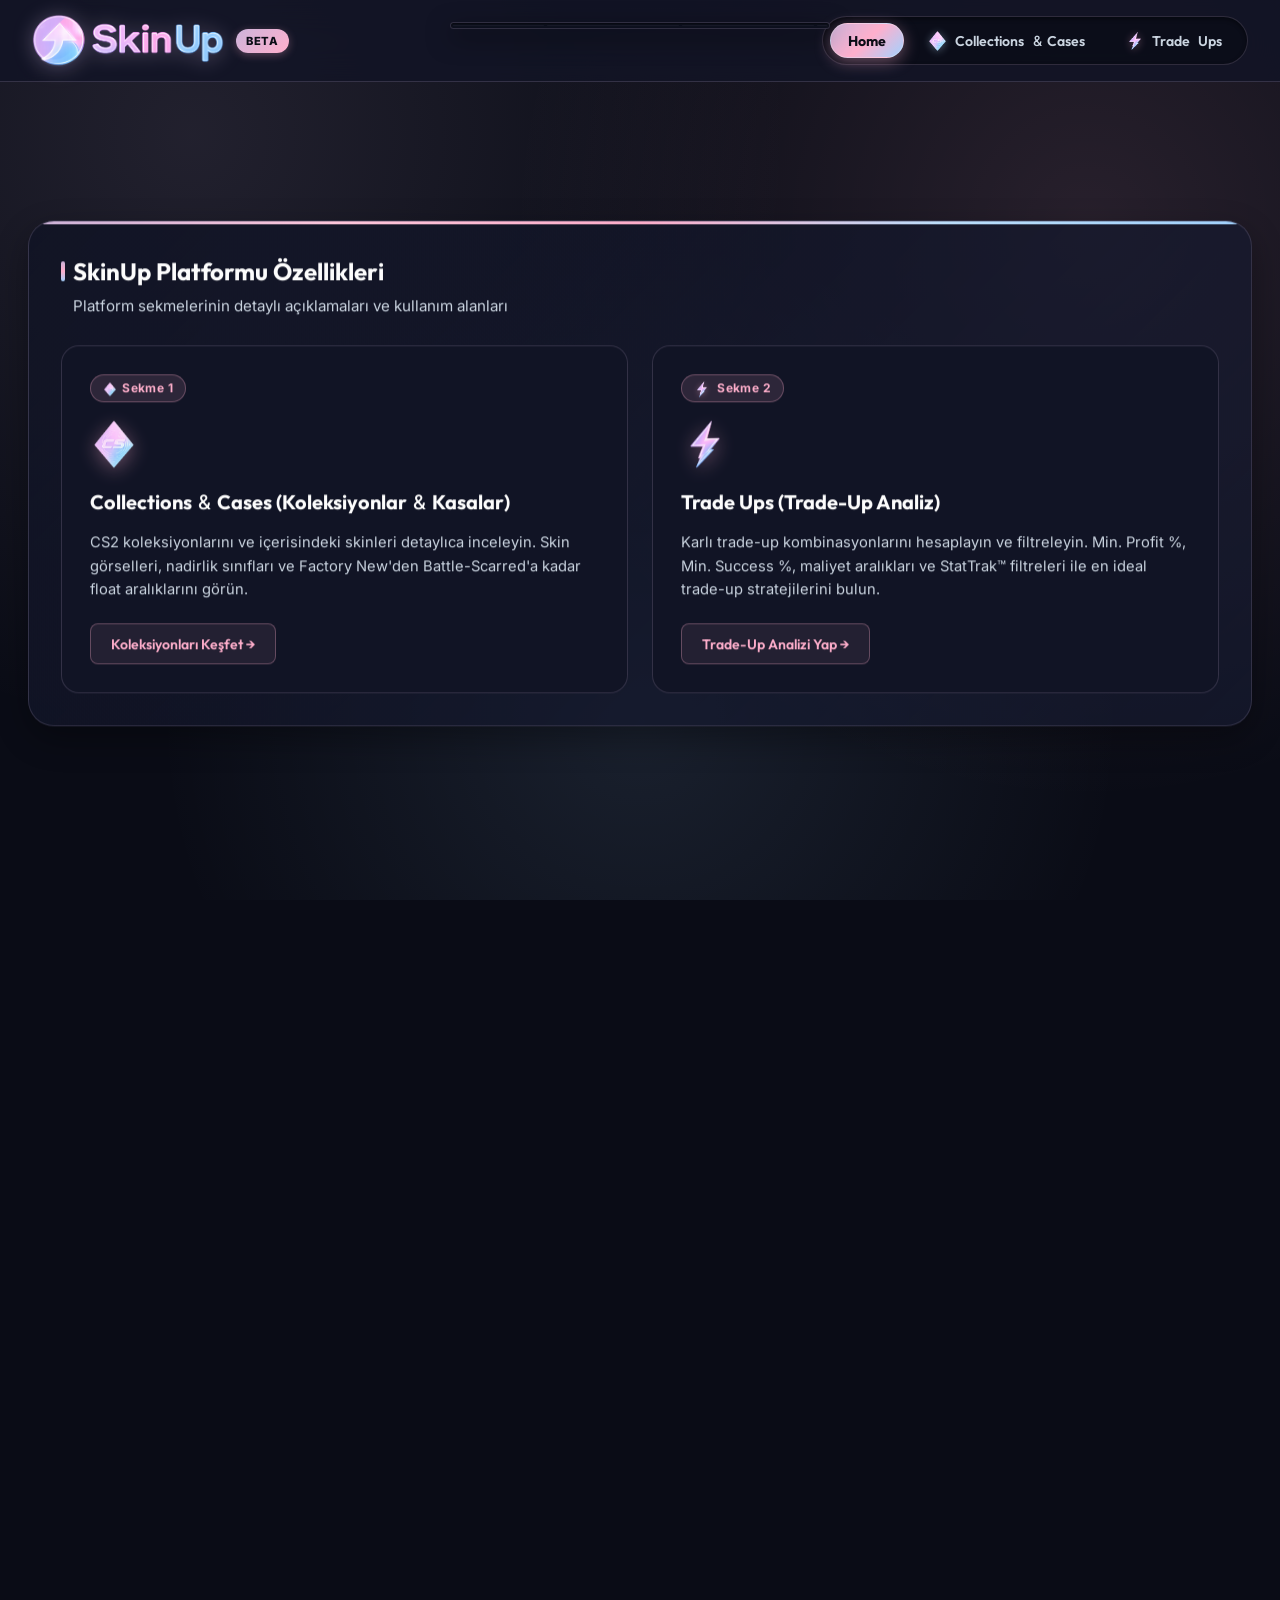
==== commit c09c7495: "feat: complete native mobile responsiveness, 2-column grids, and bottom sheet modal" ====
--- a/index.html
+++ b/index.html
@@ -2,7 +2,7 @@
 <html lang="tr">
 <head>
     <meta charset="UTF-8">
-    <meta name="viewport" content="width=device-width, initial-scale=1.0">
+    <meta name="viewport" content="width=device-width, initial-scale=1.0, maximum-scale=1.0, user-scalable=no, viewport-fit=cover">
     <title>SkinUp - CS2 Trade-Up Analyzer (Beta)</title>
     <link rel="stylesheet" href="style.css">
     <!-- Lenis Smooth Scroll -->
@@ -23,10 +23,10 @@
                 Home
             </button>
             <button class="nav-tab" data-tab="collections">
-                <img src="cs-collections-logo.png" alt="CS Logo" class="nav-cs-icon"> Collections <span class="amp">&amp;</span> Cases
+                <img src="cs-collections-logo.png" alt="CS Logo" class="nav-cs-icon"> Collections<span class="nav-sub-label"> <span class="amp">&amp;</span> Cases</span>
             </button>
             <button class="nav-tab" data-tab="tradeups">
-                <img src="tradeups-icon.png" alt="Trade Ups Icon" class="nav-tradeups-icon"> Trade Ups
+                <img src="tradeups-icon.png" alt="Trade Ups Icon" class="nav-tradeups-icon"> Trade<span class="nav-sub-label"> Ups</span>
             </button>
         </nav>
     </header>
@@ -262,9 +262,10 @@
         </section>
     </main>
 
-    <!-- Bilgi Balonu (Modal Popup) -->
+    <!-- Bilgi Balonu (Modal Popup / Mobile Bottom Sheet) -->
     <div id="skin-modal" class="modal hidden">
         <div class="modal-content">
+            <div class="modal-drag-handle"></div>
             <span class="close-btn" id="close-modal">&times;</span>
             
             <div class="modal-header-img" id="modal-image-container">
--- a/style.css
+++ b/style.css
@@ -1368,6 +1368,10 @@
     pointer-events: none;
 }
 
+.modal-drag-handle {
+    display: none;
+}
+
 .modal-content {
     background: #0f1523;
     border: 1px solid rgba(255, 255, 255, 0.12);
@@ -1649,36 +1653,472 @@
     color: #fff;
 }
 
-/* Responsive Styles */
+/* Responsive Styles & Native Mobile App Experience */
 @media (max-width: 768px) {
+    /* Safe-area and Viewport bounds */
+    body {
+        font-size: 14px;
+        touch-action: pan-y;
+        max-width: 100vw;
+        overflow-x: hidden;
+    }
+
+    .nav-sub-label {
+        display: none !important;
+    }
+
+    /* Fixed Top App Bar */
     header#main-header {
-        padding: 0.65rem 1rem;
+        padding: 0.45rem 0.65rem;
+        gap: 0.35rem;
+        max-width: 100vw;
+        width: 100%;
+        box-sizing: border-box;
+        overflow: hidden;
     }
     
     header#main-header.header-scrolled {
-        padding: 0.65rem 1rem;
+        padding: 0.45rem 0.65rem;
     }
     
+    .header-brand {
+        flex-shrink: 0;
+        gap: 0.35rem;
+    }
+
     .brand-logo-img {
-        height: 42px;
+        height: 32px;
     }
     
+    header .beta-badge {
+        font-size: 0.58rem;
+        padding: 0.12rem 0.4rem;
+    }
+
+    .header-nav {
+        padding: 0.15rem 0.25rem;
+        gap: 0.15rem;
+        flex-shrink: 0;
+        max-width: auto;
+        display: flex;
+        align-items: center;
+    }
+
     .nav-tab {
-        padding: 0.4rem 0.75rem;
+        padding: 0.26rem 0.46rem;
+        font-size: 0.69rem;
+        gap: 0.2rem;
+        border-radius: 9999px;
+        flex-shrink: 0;
+        white-space: nowrap;
+    }
+
+    .nav-cs-icon, .nav-tradeups-icon {
+        width: 12px;
+        height: 12px;
+    }
+
+    /* Top Progress Bar on Mobile */
+    .page-progress-dock {
+        top: 58px;
+        width: 90vw;
+        max-width: 320px;
+    }
+
+    .progress-track {
+        width: 100%;
+        height: 5px;
+        padding: 1px;
+    }
+
+    /* Page Layout Container */
+    main.section-slider {
+        padding: 75px 0.65rem 4rem 0.65rem;
+        max-width: 100vw;
+        overflow-x: hidden;
+    }
+
+    .page-section {
+        min-height: auto;
+        margin: 0 auto 10vh auto;
+        padding: 1rem 0;
+        width: 100%;
+        max-width: 100%;
+    }
+
+    #hero-overview-section {
+        min-height: calc(100vh - 120px);
+        margin-bottom: 12vh;
+        padding: 1rem 0;
+    }
+
+    #collections-section,
+    #trade-ups-section {
+        min-height: auto;
+        margin-bottom: 12vh;
+        padding: 1rem 0;
+    }
+
+    /* Section 0: Overview Cards (Fluid 1-Column Stack) */
+    .overview-container {
+        padding: 0.25rem;
+    }
+
+    .hero-header {
+        margin-bottom: 1.25rem;
+    }
+
+    .hero-header h2 {
+        font-size: clamp(1.2rem, 5vw, 1.45rem);
+    }
+
+    .hero-header p {
+        font-size: 0.85rem;
+        margin-left: 0.5rem;
+    }
+
+    .overview-cards {
+        grid-template-columns: 1fr;
+        gap: 0.85rem;
+        width: 100%;
+    }
+
+    .overview-card {
+        padding: 1.2rem;
+        border-radius: var(--radius-md);
+        width: 100%;
+        box-sizing: border-box;
+    }
+
+    .card-title {
+        font-size: 1.1rem;
+    }
+
+    .card-desc {
+        font-size: 0.84rem;
+        line-height: 1.4;
+    }
+
+    /* Section 1: Collections & Cases Subnav */
+    .collections-subnav {
+        flex-wrap: wrap;
+        gap: 0.5rem;
+        justify-content: space-between;
+        margin-bottom: 1rem;
+    }
+
+    .subnav-tabs {
+        flex-grow: 1;
+    }
+
+    .subnav-tab {
+        padding: 0.45rem 0.9rem;
+        font-size: 0.82rem;
+        flex: 1;
+        text-align: center;
+        justify-content: center;
+    }
+
+    .subnav-search {
+        width: 100%;
+        order: 3;
+        margin-top: 0.35rem;
+    }
+
+    .subnav-search.expanded {
+        width: 100%;
+    }
+
+    .search-input-field {
+        width: 100% !important;
+        opacity: 1 !important;
+        padding: 0.45rem 0.75rem 0.45rem 2.2rem;
+        font-size: 0.85rem;
+    }
+
+    /* Grid for Collections / Cases (Responsive 2-Column or fluid grid) */
+    .collections-grid {
+        grid-template-columns: repeat(auto-fill, minmax(135px, 1fr));
+        gap: 0.65rem;
+        width: 100%;
+    }
+
+    .collection-card {
+        padding: 0.85rem 0.6rem;
+        border-radius: var(--radius-md);
+    }
+
+    .collection-icon {
+        width: 60px;
+        height: 60px;
+        margin-bottom: 0.5rem;
+    }
+
+    .collection-name {
+        font-size: 0.82rem;
+        line-height: 1.2;
+    }
+
+    .collection-count {
+        font-size: 0.72rem;
+    }
+
+    /* Expandable Skins Grid (2-Column Mobile App Feel) */
+    #skins-container,
+    #case-skins-container {
+        padding: 1rem 0.5rem;
+        margin-top: 1rem;
+        border-radius: var(--radius-md);
+    }
+
+    #skins-list,
+    #case-skins-list {
+        grid-template-columns: repeat(2, 1fr);
+        gap: 0.6rem;
+        width: 100%;
+    }
+
+    .skin-card {
+        padding: 0.65rem 0.5rem;
+        border-radius: var(--radius-md);
+        min-width: 0;
+    }
+
+    .skin-image-wrapper {
+        height: 85px;
+        margin-bottom: 0.35rem;
+    }
+
+    .skin-weapon {
+        font-size: 0.7rem;
+    }
+
+    .skin-name {
+        font-size: 0.78rem;
+        text-align: center;
+        max-width: 100%;
+        overflow: hidden;
+        text-overflow: ellipsis;
+        white-space: nowrap;
+    }
+
+    .gold-special-card {
+        padding: 0.85rem;
+        margin-bottom: 0.65rem;
+        flex-direction: column;
+        text-align: center;
+        gap: 0.5rem;
+    }
+
+    .gold-icon {
+        width: 32px;
+        height: 32px;
+    }
+
+    .gold-text h4 {
+        font-size: 0.88rem;
+    }
+
+    .gold-text p {
+        font-size: 0.75rem;
+    }
+
+    /* Section 2: Trade Ups Filter Bar */
+    .trade-ups-filters {
+        grid-template-columns: 1fr;
+        gap: 0.75rem;
+        padding: 1rem;
+        border-radius: var(--radius-md);
+        width: 100%;
+    }
+
+    .filter-group {
+        width: 100%;
+        min-width: 0;
+    }
+
+    .filter-group label {
         font-size: 0.8rem;
+    }
+
+    .filter-group input,
+    .filter-group select {
+        width: 100%;
+        padding: 0.55rem 0.75rem;
+        font-size: 0.88rem;
+        min-height: 42px;
+    }
+
+    .price-range-inputs {
+        display: grid;
+        grid-template-columns: 1fr auto 1fr;
+        gap: 0.4rem;
+        width: 100%;
+        align-items: center;
+    }
+
+    .rarity-checkboxes {
+        display: flex;
+        flex-wrap: wrap;
+        gap: 0.4rem;
+    }
+
+    .rarity-checkbox-label {
+        font-size: 0.75rem;
+        padding: 0.25rem 0.5rem;
+    }
+
+    .filter-actions {
+        display: grid;
+        grid-template-columns: 1fr 1fr;
+        gap: 0.5rem;
+        width: 100%;
+        margin-top: 0.25rem;
+    }
+
+    .btn-primary, .btn-secondary {
+        width: 100%;
+        min-height: 42px;
+        justify-content: center;
+        font-size: 0.85rem;
+        padding: 0.55rem 0.75rem;
+    }
+
+    /* Section 3: Beta Notice */
+    .beta-notice {
+        padding: 1.25rem 1rem !important;
+        margin: 0 auto;
+    }
+
+    .beta-notice-text {
+        font-size: 0.82rem;
+    }
+
+    .notice-skinup-icon {
+        width: 32px;
+        height: 32px;
+    }
+
+    /* Skin Modal as Mobile Bottom Sheet */
+    .modal {
+        align-items: flex-end;
+        padding: 0;
+        background: rgba(6, 8, 15, 0.88);
+        backdrop-filter: blur(12px);
+        -webkit-backdrop-filter: blur(12px);
+    }
+
+    .modal-drag-handle {
+        display: block;
+        width: 40px;
+        height: 4px;
+        background: rgba(255, 255, 255, 0.25);
+        border-radius: 9999px;
+        margin: 0 auto 0.75rem auto;
+    }
+
+    .modal-content {
+        width: 100%;
+        max-width: 100%;
+        max-height: 85vh;
+        border-radius: 22px 22px 0 0;
+        border-bottom: none;
+        border-left: none;
+        border-right: none;
+        padding: 1.25rem 1rem env(safe-area-inset-bottom, 1.5rem) 1rem;
+        overflow-y: auto;
+        -webkit-overflow-scrolling: touch;
+        transform: translateY(0);
+        animation: modalSlideUp 0.3s cubic-bezier(0.16, 1, 0.3, 1);
+    }
+
+    .modal.hidden .modal-content {
+        transform: translateY(100%);
+    }
+
+    .close-btn {
+        top: 1rem;
+        right: 1rem;
+        width: 28px;
+        height: 28px;
+        font-size: 1.25rem;
+    }
+
+    .modal-header-img {
+        height: 130px;
+        margin-bottom: 0.75rem;
+    }
+
+    #modal-skin-name {
+        font-size: 1.15rem;
+    }
+
+    .modal-details {
+        font-size: 0.82rem;
         gap: 0.35rem;
-    }
-
-    .nav-cs-icon, .nav-tradeups-icon {
-        width: 16px;
-        height: 16px;
-    }
-
-    main.section-slider {
-        padding: 85px 0.75rem 3rem 0.75rem;
-    }
-
-    .page-section {
-        margin-bottom: 6vh;
+        margin-bottom: 1rem;
+    }
+
+    .wear-tabs-container {
+        margin-bottom: 0.75rem;
+    }
+
+    .wear-tab {
+        padding: 0.45rem 0.75rem;
+        font-size: 0.8rem;
+    }
+
+    .wear-conditions {
+        gap: 0.4rem;
+    }
+
+    .wear-row {
+        padding: 0.6rem 0.75rem;
+    }
+
+    .wear-name {
+        font-size: 0.82rem;
+    }
+
+    .wear-range {
+        font-size: 0.72rem;
+    }
+
+    .wear-price {
+        font-size: 0.95rem;
+    }
+
+    .badge {
+        width: 28px;
+        height: 28px;
+        font-size: 0.7rem;
+    }
+}
+
+@keyframes modalSlideUp {
+    from {
+        transform: translateY(100%);
+    }
+    to {
+        transform: translateY(0);
+    }
+}
+
+/* Extra small phones (<= 380px) */
+@media (max-width: 380px) {
+    .nav-tab {
+        padding: 0.3rem 0.5rem;
+        font-size: 0.7rem;
+    }
+    .brand-logo-img {
+        height: 32px;
+    }
+    .collections-grid {
+        grid-template-columns: repeat(2, 1fr);
+        gap: 0.5rem;
+    }
+    #skins-list, #case-skins-list {
+        grid-template-columns: repeat(2, 1fr);
+        gap: 0.45rem;
     }
 }
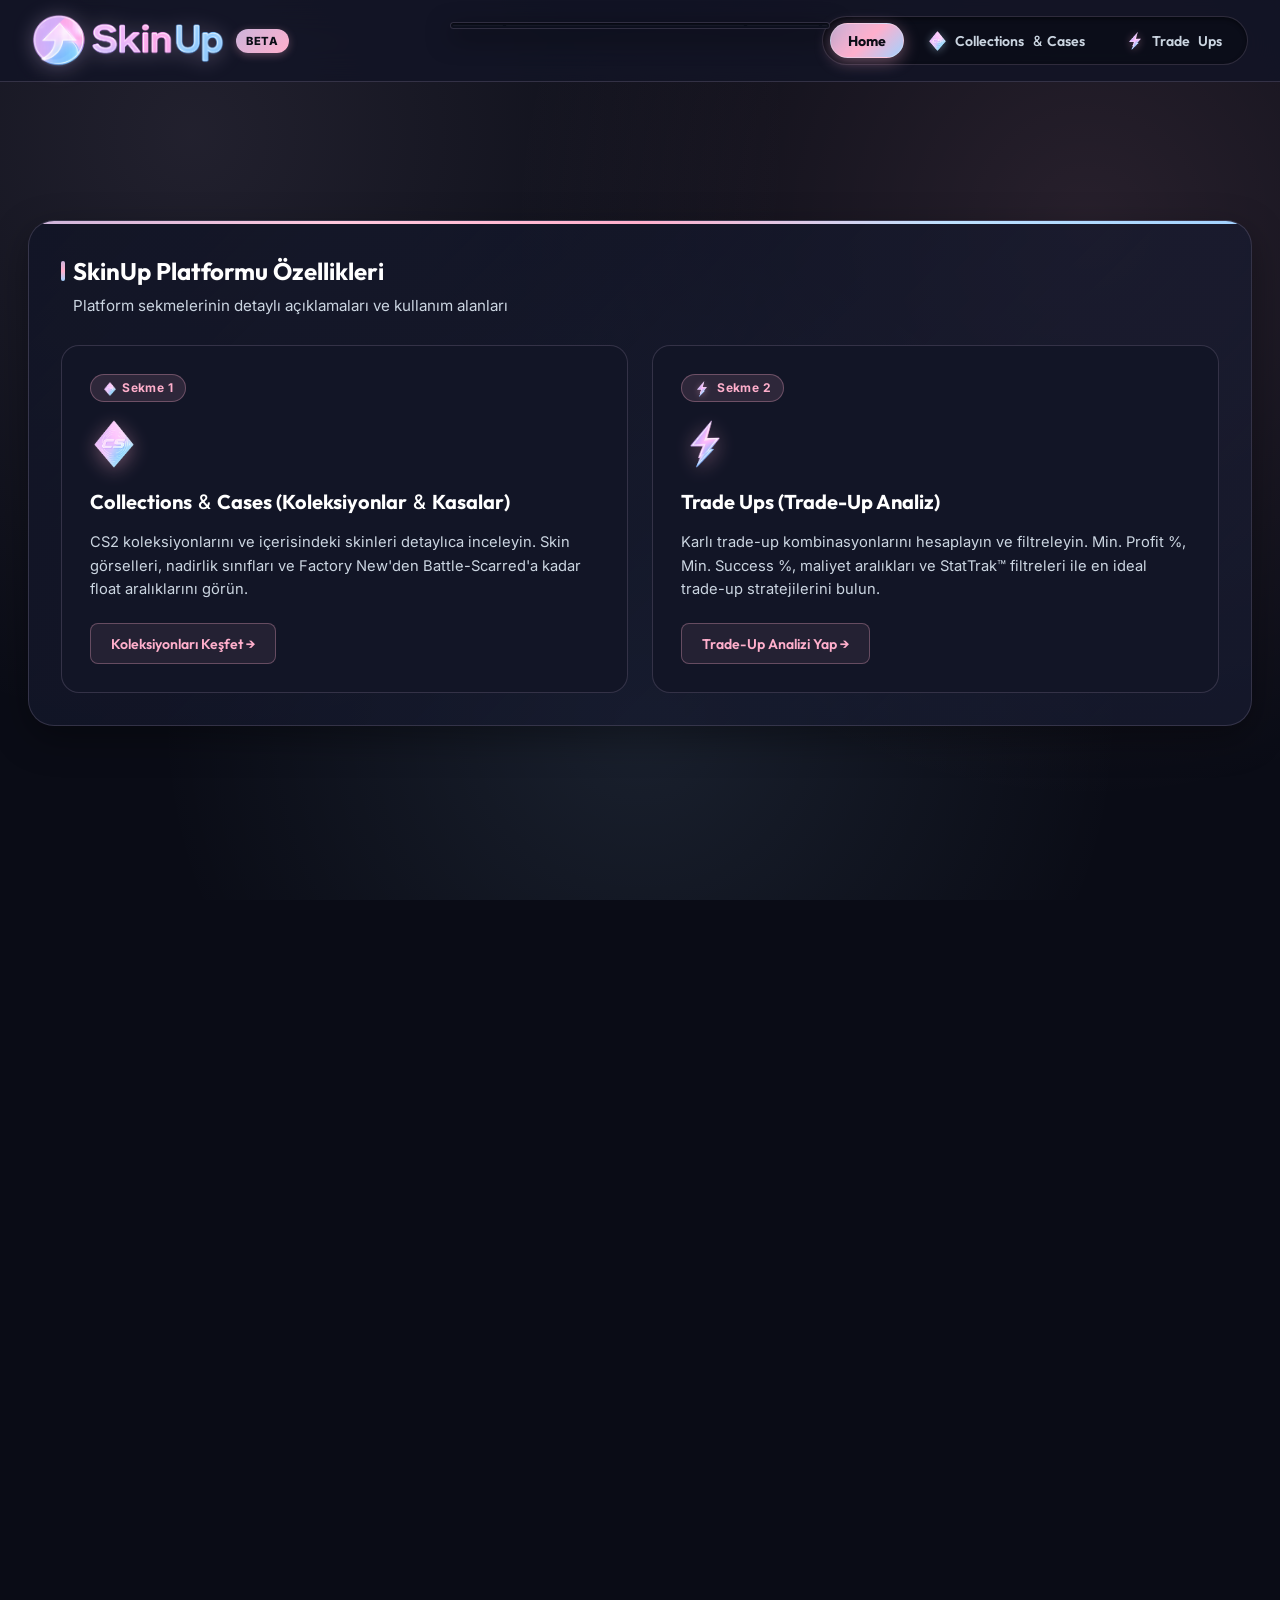
==== commit 5486d1f6: "feat: update UI, analyzer logic and add collections/crates datasets" ====
--- a/index.html
+++ b/index.html
@@ -115,59 +115,35 @@
 
                 <button class="sub-tab active" data-subtab="collections">Collections</button>
                 <button class="sub-tab" data-subtab="cases">Cases</button>
+                <button class="sub-tab" data-subtab="weekly-drops">Weekly Drops</button>
+                <button class="sub-tab" data-subtab="limited-edition">Limited Edition</button>
             </div>
 
             <!-- Collections İçeriği -->
             <div id="collections-tab-content">
                 <div id="collection-list">
-                    <!-- Beta: Harlequin Collection Card -->
-                    <div class="collection-card" id="harlequin-card">
-                        <div class="collection-icon">
-                            <img src="https://raw.githubusercontent.com/ByMykel/counter-strike-image-tracker/main/static/panorama/images/econ/set_icons/set_timed_drops_exuberant.svg" alt="Harlequin Collection Icon" onError="this.style.display='none'; this.nextElementSibling.style.display='block';">
-                            <span style="display:none;">🎭</span>
-                        </div>
-                        <div class="collection-info">
-                            <h3>Harlequin Collection</h3>
-                            <p>19 Skins • Tap to view</p>
-                        </div>
-                    </div>
-                </div>
-
-                <!-- Koleksiyona tıklanınca açılacak skinler -->
-                <div id="skins-container" class="hidden">
-                    <h3>
-                        <span>Skins (The Harlequin Collection)</span>
-                    </h3>
-                    <div id="skins-list">
-                        <!-- JS ile buraya skinler dinamik yüklenecek -->
-                    </div>
+                    <!-- Dynamic collection cards populated from collections.json -->
                 </div>
             </div>
 
             <!-- Cases İçeriği -->
             <div id="cases-tab-content" class="hidden">
                 <div id="cases-list">
-                    <!-- Dreams & Nightmares Case Card -->
-                    <div class="collection-card case-card" id="dreams-card">
-                        <div class="collection-icon case-icon">
-                            <img src="https://community.akamai.steamstatic.com/economy/image/i0CoZ81Ui0m-9KwlBY1L_18myuGuq1wfhWSaZgMttyVfPaERSR0Wqmu7LAocGJKz2lu_XsnXwtmkJjSU91dh8bj35VTqVBP4io_frnIV7Kb5OaU-JqfHDzXFle0u4LY8Gy_kkRgisGzcm4v4J3vDOAQmDMdyRvlK7EcmeCU3yw" alt="Dreams & Nightmares Case" onError="this.style.display='none'; this.nextElementSibling.style.display='block';">
-                            <span style="display:none;">📦</span>
-                        </div>
-                        <div class="collection-info">
-                            <h3>Dreams <span class="amp">&amp;</span> Nightmares Case</h3>
-                            <p>17 Skins + Rare Special Item • Tap to view</p>
-                        </div>
-                    </div>
-                </div>
-
-                <!-- Kasaya tıklanınca açılacak skinler -->
-                <div id="case-skins-container" class="hidden">
-                    <h3>
-                        <span>Skins (Dreams <span class="amp">&amp;</span> Nightmares Case)</span>
-                    </h3>
-                    <div id="case-skins-list">
-                        <!-- JS ile buraya kasadaki skinler dinamik yüklenecek -->
-                    </div>
+                    <!-- Dynamic case cards populated from crates.json (type === "Case") -->
+                </div>
+            </div>
+
+            <!-- Weekly Drops İçeriği -->
+            <div id="weekly-drops-tab-content" class="hidden">
+                <div id="weekly-drops-list">
+                    <!-- Dynamic active weekly drop pool containers -->
+                </div>
+            </div>
+
+            <!-- Limited Edition İçeriği -->
+            <div id="limited-edition-tab-content" class="hidden">
+                <div id="limited-edition-list">
+                    <!-- Limited Edition Item collection -->
                 </div>
             </div>
         </section>
@@ -262,9 +238,42 @@
         </section>
     </main>
 
+    <!-- Container (Case / Collection / Weekly Drops / Limited Edition) Overlay Modal -->
+    <div id="container-modal" class="container-modal hidden" aria-hidden="true" role="dialog" aria-labelledby="container-modal-title" data-lenis-prevent="true">
+        <div class="container-modal-backdrop"></div>
+        <div class="container-modal-dialog" data-lenis-prevent="true">
+            <!-- Fixed Header -->
+            <div class="container-modal-header">
+                <div class="container-header-left">
+                    <div class="container-header-icon" id="container-modal-icon">
+                        <img src="" alt="" id="container-modal-icon-img" loading="lazy">
+                    </div>
+                    <div class="container-header-info">
+                        <div class="container-header-top-row">
+                            <h2 id="container-modal-title">Container Name</h2>
+                            <span id="container-modal-type" class="container-type-badge">Case</span>
+                        </div>
+                        <div class="container-header-meta">
+                            <span id="container-modal-count" class="container-count-badge">0 Items</span>
+                            <span class="container-subtext">Click any skin for wear &amp; float details</span>
+                        </div>
+                    </div>
+                </div>
+                <button class="container-close-btn" id="close-container-modal" type="button" title="Close" aria-label="Close modal">&times;</button>
+            </div>
+
+            <!-- Scrollable Skin Grid Body -->
+            <div class="container-modal-body" id="container-modal-body" data-lenis-prevent="true">
+                <div id="container-skins-list" class="container-skins-grid">
+                    <!-- Dynamic skin cards rendered here -->
+                </div>
+            </div>
+        </div>
+    </div>
+
     <!-- Bilgi Balonu (Modal Popup / Mobile Bottom Sheet) -->
-    <div id="skin-modal" class="modal hidden">
-        <div class="modal-content">
+    <div id="skin-modal" class="modal hidden" data-lenis-prevent="true">
+        <div class="modal-content" data-lenis-prevent="true">
             <div class="modal-drag-handle"></div>
             <span class="close-btn" id="close-modal">&times;</span>
             
@@ -276,7 +285,6 @@
 
             <div class="modal-details">
                 <p><strong>Weapon:</strong> <span id="modal-weapon">AWP</span></p>
-                <p id="modal-phase-row" class="hidden"><strong>Phase / Variant:</strong> <span id="modal-phase" class="phase-badge">Phase 1</span></p>
                 <p><strong>Rarity:</strong> <span id="modal-rarity">Restricted</span></p>
                 <p><strong>Float Aralığı:</strong> <span id="modal-float">0.00 – 0.70</span></p>
             </div>
--- a/style.css
+++ b/style.css
@@ -738,10 +738,12 @@
     margin: 1rem 0;
 }
 
-/* Sub Navigation Tabs (Collections / Cases) */
+/* Sub Navigation Tabs (Collections / Cases / Weekly Drops / Limited Edition) */
 .sub-nav-tabs {
     display: inline-flex;
     align-items: center;
+    flex-wrap: wrap;
+    max-width: 100%;
     background: rgba(10, 12, 22, 0.7);
     border: 1px solid var(--border-color);
     border-radius: var(--radius-md);
@@ -1172,12 +1174,21 @@
     box-shadow: 0 0 8px rgba(45, 212, 191, 0.25);
 }
 
+.skin-price {
+    font-family: var(--font-heading);
+    font-size: 0.85rem;
+    font-weight: 700;
+    color: var(--text-dim);
+    letter-spacing: 0.03em;
+    margin-top: 0.35rem;
+}
+
 .skin-rarity-tag {
     font-size: 0.7rem;
     font-weight: 600;
     padding: 0.2rem 0.5rem;
     border-radius: 4px;
-    margin-top: 0.6rem;
+    margin-top: 0.45rem;
     text-transform: uppercase;
 }
 
@@ -1345,6 +1356,239 @@
     transform: scale(1.08);
 }
 
+/* Container Overlay Modal (Overlay View for Cases / Collections) */
+.container-modal {
+    position: fixed;
+    top: 0;
+    left: 0;
+    width: 100vw;
+    height: 100vh;
+    display: flex;
+    align-items: center;
+    justify-content: center;
+    z-index: 1000;
+    padding: 1.5rem;
+    opacity: 1;
+    visibility: visible;
+    transition: opacity 0.25s cubic-bezier(0.16, 1, 0.3, 1), visibility 0.25s;
+}
+
+.container-modal.hidden {
+    opacity: 0;
+    visibility: hidden;
+    pointer-events: none;
+}
+
+.container-modal-backdrop {
+    position: absolute;
+    inset: 0;
+    background: rgba(6, 9, 18, 0.82);
+    backdrop-filter: blur(14px);
+    -webkit-backdrop-filter: blur(14px);
+    cursor: pointer;
+}
+
+.container-modal-dialog {
+    position: relative;
+    z-index: 2;
+    width: 100%;
+    max-width: 1180px;
+    max-height: 85vh;
+    display: flex;
+    flex-direction: column;
+    background: #0c101d;
+    border: 1px solid rgba(255, 255, 255, 0.12);
+    border-radius: var(--radius-xl);
+    box-shadow: 0 25px 60px -10px rgba(0, 0, 0, 0.85), 0 0 30px rgba(189, 224, 254, 0.08);
+    overflow: hidden;
+    transform: scale(1) translateY(0);
+    transition: transform 0.28s cubic-bezier(0.16, 1, 0.3, 1);
+}
+
+.container-modal.hidden .container-modal-dialog {
+    transform: scale(0.95) translateY(18px);
+}
+
+/* Fixed Header */
+.container-modal-header {
+    flex-shrink: 0;
+    display: flex;
+    align-items: center;
+    justify-content: space-between;
+    padding: 1.15rem 1.75rem;
+    background: rgba(16, 21, 37, 0.95);
+    border-bottom: 1px solid rgba(255, 255, 255, 0.08);
+    backdrop-filter: blur(8px);
+    -webkit-backdrop-filter: blur(8px);
+    gap: 1rem;
+}
+
+.container-header-left {
+    display: flex;
+    align-items: center;
+    gap: 1rem;
+    min-width: 0;
+}
+
+.container-header-icon {
+    width: 48px;
+    height: 48px;
+    border-radius: var(--radius-md);
+    background: rgba(255, 255, 255, 0.04);
+    border: 1px solid rgba(255, 255, 255, 0.1);
+    display: flex;
+    align-items: center;
+    justify-content: center;
+    flex-shrink: 0;
+    overflow: hidden;
+    padding: 4px;
+}
+
+.container-header-icon img {
+    max-width: 100%;
+    max-height: 100%;
+    object-fit: contain;
+    filter: drop-shadow(0 2px 6px rgba(0, 0, 0, 0.5));
+}
+
+.container-header-info {
+    display: flex;
+    flex-direction: column;
+    gap: 0.25rem;
+    min-width: 0;
+}
+
+.container-header-top-row {
+    display: flex;
+    align-items: center;
+    gap: 0.75rem;
+    flex-wrap: wrap;
+}
+
+#container-modal-title {
+    font-family: var(--font-heading);
+    font-size: 1.35rem;
+    font-weight: 700;
+    color: #ffffff;
+    letter-spacing: -0.01em;
+    margin: 0;
+    white-space: nowrap;
+    overflow: hidden;
+    text-overflow: ellipsis;
+}
+
+.container-type-badge {
+    font-family: var(--font-heading);
+    font-size: 0.75rem;
+    font-weight: 700;
+    text-transform: uppercase;
+    letter-spacing: 0.05em;
+    padding: 0.2rem 0.6rem;
+    border-radius: 20px;
+    background: rgba(189, 224, 254, 0.15);
+    color: #bde0fe;
+    border: 1px solid rgba(189, 224, 254, 0.35);
+}
+
+.container-type-badge[data-type="limited-edition"] {
+    background: rgba(251, 113, 133, 0.18);
+    color: #fda4af;
+    border-color: rgba(251, 113, 133, 0.45);
+}
+
+.container-type-badge[data-type="case"] {
+    background: rgba(255, 200, 221, 0.18);
+    color: #ffc8dd;
+    border-color: rgba(255, 200, 221, 0.4);
+}
+
+.container-type-badge[data-type="weekly-drop"] {
+    background: rgba(162, 210, 255, 0.18);
+    color: #a2d2ff;
+    border-color: rgba(162, 210, 255, 0.4);
+}
+
+.container-header-meta {
+    display: flex;
+    align-items: center;
+    gap: 0.85rem;
+    flex-wrap: wrap;
+}
+
+.container-count-badge {
+    font-size: 0.82rem;
+    color: var(--text-muted);
+    font-weight: 600;
+}
+
+.container-subtext {
+    font-size: 0.78rem;
+    color: var(--text-dim);
+}
+
+/* Distinct Close Button at top-right */
+.container-close-btn {
+    width: 38px;
+    height: 38px;
+    border-radius: 50%;
+    background: rgba(255, 255, 255, 0.06);
+    border: 1px solid rgba(255, 255, 255, 0.12);
+    color: var(--text-muted);
+    font-size: 1.6rem;
+    line-height: 1;
+    display: flex;
+    align-items: center;
+    justify-content: center;
+    cursor: pointer;
+    transition: all 0.2s cubic-bezier(0.4, 0, 0.2, 1);
+    flex-shrink: 0;
+}
+
+.container-close-btn:hover {
+    background: rgba(251, 113, 133, 0.25);
+    color: #ffffff;
+    border-color: rgba(251, 113, 133, 0.5);
+    transform: scale(1.08) rotate(90deg);
+}
+
+/* Internal Scrollable Body with 80vh-85vh max-height */
+.container-modal-body {
+    flex: 1 1 auto;
+    overflow-y: auto;
+    overflow-x: hidden;
+    overscroll-behavior-y: contain;
+    pointer-events: auto;
+    padding: 1.5rem;
+    max-height: calc(85vh - 75px);
+    -webkit-overflow-scrolling: touch;
+}
+
+.container-modal-body::-webkit-scrollbar {
+    width: 8px;
+}
+
+.container-modal-body::-webkit-scrollbar-track {
+    background: rgba(12, 16, 29, 0.8);
+    border-radius: 4px;
+}
+
+.container-modal-body::-webkit-scrollbar-thumb {
+    background: rgba(255, 255, 255, 0.16);
+    border-radius: 4px;
+}
+
+.container-modal-body::-webkit-scrollbar-thumb:hover {
+    background: rgba(255, 255, 255, 0.3);
+}
+
+.container-skins-grid {
+    display: grid;
+    grid-template-columns: repeat(auto-fill, minmax(175px, 1fr));
+    gap: 1.25rem;
+    width: 100%;
+    pointer-events: auto;
+}
+
 /* Modal (Bilgi Balonu) - Expanded matching Reference 1 */
 .modal {
     position: fixed;
@@ -1357,7 +1601,7 @@
     display: flex;
     align-items: center;
     justify-content: center;
-    z-index: 1000;
+    z-index: 1100;
     opacity: 1;
     transition: opacity 0.3s cubic-bezier(0.4, 0, 0.2, 1);
     padding: 1rem;
@@ -1999,6 +2243,41 @@
         height: 32px;
     }
 
+    /* Container Overlay Modal Mobile Responsive */
+    .container-modal {
+        padding: 0.5rem;
+    }
+
+    .container-modal-dialog {
+        max-height: 90vh;
+        border-radius: var(--radius-lg);
+    }
+
+    .container-modal-header {
+        padding: 0.85rem 1rem;
+    }
+
+    #container-modal-title {
+        font-size: 1.1rem;
+    }
+
+    .container-subtext {
+        display: none;
+    }
+
+    .container-modal-body {
+        padding: 1rem;
+        max-height: calc(90vh - 65px);
+        overflow-y: auto;
+        overscroll-behavior-y: contain;
+        pointer-events: auto;
+    }
+
+    .container-skins-grid {
+        grid-template-columns: repeat(auto-fill, minmax(135px, 1fr));
+        gap: 0.75rem;
+    }
+
     /* Skin Modal as Mobile Bottom Sheet */
     .modal {
         align-items: flex-end;
